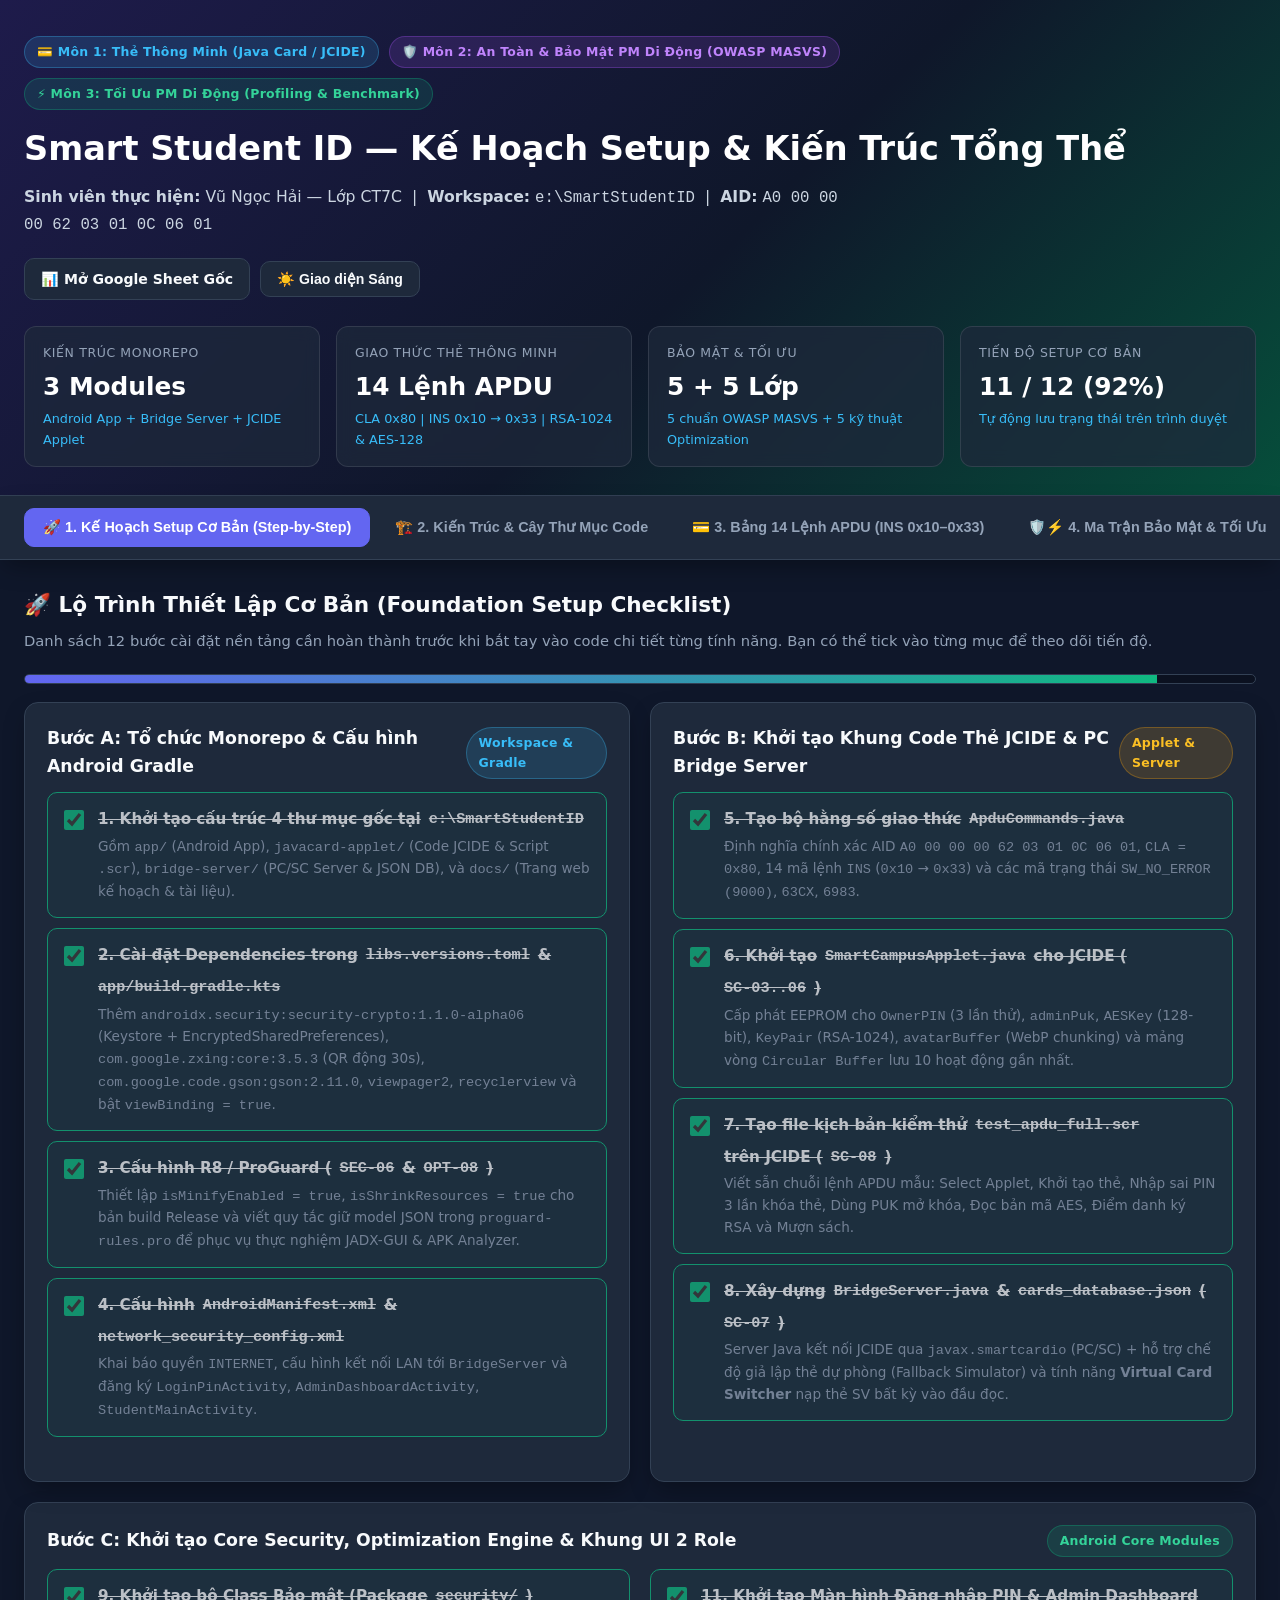
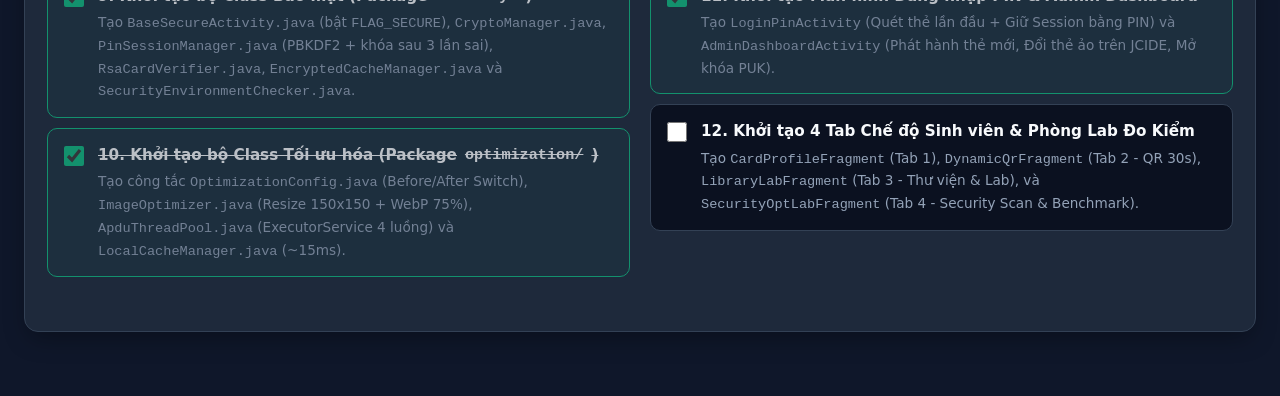
==== docs/index.html @ 9297c8de "Setup monorepo architecture, JCIDE applet, bridge server, security/optimization core, and login/admi" ====
<!DOCTYPE html>
<html lang="vi">
<head>
    <meta charset="UTF-8">
    <meta name="viewport" content="width=device-width, initial-scale=1.0">
    <title>Smart Student ID — Master Setup Plan & Architecture Hub</title>
    <style>
        :root {
            --bg-main: #0f172a;
            --bg-card: #1e293b;
            --bg-card-hover: #26354d;
            --bg-subtle: #0b1120;
            --text-primary: #f8fafc;
            --text-secondary: #94a3b8;
            --text-muted: #64748b;
            --border-color: #334155;
            --accent-blue: #38bdf8;
            --accent-indigo: #6366f1;
            --accent-emerald: #10b981;
            --accent-amber: #f59e0b;
            --accent-rose: #f43f5e;
            --accent-purple: #a855f7;
            --radius: 14px;
            --shadow: 0 10px 25px -5px rgba(0, 0, 0, 0.35);
        }

        [data-theme="light"] {
            --bg-main: #f1f5f9;
            --bg-card: #ffffff;
            --bg-card-hover: #f8fafc;
            --bg-subtle: #e2e8f0;
            --text-primary: #0f172a;
            --text-secondary: #475569;
            --text-muted: #64748b;
            --border-color: #cbd5e1;
            --accent-blue: #0284c7;
            --accent-indigo: #4f46e5;
            --accent-emerald: #059669;
            --accent-amber: #d97706;
            --accent-rose: #e11d48;
            --accent-purple: #7e22ce;
            --shadow: 0 10px 25px -5px rgba(15, 23, 42, 0.08);
        }

        * {
            box-sizing: border-box;
            margin: 0;
            padding: 0;
        }

        body {
            font-family: 'Segoe UI', system-ui, -apple-system, sans-serif;
            background-color: var(--bg-main);
            color: var(--text-primary);
            line-height: 1.6;
            padding-bottom: 60px;
            transition: background-color 0.25s, color 0.25s;
        }

        /* Header / Hero */
        .hero {
            background: linear-gradient(135deg, #1e1b4b 0%, #0f172a 55%, #064e3b 100%);
            border-bottom: 1px solid var(--border-color);
            padding: 36px 24px 28px;
            position: relative;
        }

        .container {
            max-width: 1320px;
            margin: 0 auto;
        }

        .hero-top {
            display: flex;
            justify-content: space-between;
            align-items: flex-start;
            gap: 20px;
            flex-wrap: wrap;
        }

        .badge-row {
            display: flex;
            gap: 10px;
            flex-wrap: wrap;
            margin-bottom: 12px;
        }

        .badge {
            display: inline-flex;
            align-items: center;
            gap: 6px;
            padding: 5px 12px;
            border-radius: 999px;
            font-size: 0.78rem;
            font-weight: 600;
            letter-spacing: 0.02em;
        }

        .badge-blue { background: rgba(56, 189, 248, 0.15); color: #38bdf8; border: 1px solid rgba(56, 189, 248, 0.3); }
        .badge-emerald { background: rgba(16, 185, 129, 0.15); color: #34d399; border: 1px solid rgba(16, 185, 129, 0.3); }
        .badge-purple { background: rgba(168, 85, 247, 0.15); color: #c084fc; border: 1px solid rgba(168, 85, 247, 0.3); }
        .badge-amber { background: rgba(245, 158, 11, 0.15); color: #fbbf24; border: 1px solid rgba(245, 158, 11, 0.3); }

        .hero h1 {
            font-size: 2.1rem;
            font-weight: 800;
            color: #ffffff;
            margin-bottom: 8px;
        }

        .hero p {
            color: #cbd5e1;
            max-width: 820px;
            font-size: 0.98rem;
        }

        .hero-actions {
            display: flex;
            gap: 10px;
            align-items: center;
        }

        .btn {
            cursor: pointer;
            padding: 9px 16px;
            border-radius: 10px;
            font-weight: 600;
            font-size: 0.88rem;
            border: 1px solid var(--border-color);
            background: var(--bg-card);
            color: var(--text-primary);
            display: inline-flex;
            align-items: center;
            gap: 8px;
            text-decoration: none;
            transition: all 0.2s;
        }

        .btn:hover {
            border-color: var(--accent-blue);
            transform: translateY(-1px);
        }

        .btn-primary {
            background: var(--accent-indigo);
            border-color: var(--accent-indigo);
            color: #fff;
        }

        /* Stats Strip */
        .stats-grid {
            display: grid;
            grid-template-columns: repeat(auto-fit, minmax(210px, 1fr));
            gap: 16px;
            margin-top: 26px;
        }

        .stat-card {
            background: rgba(30, 41, 59, 0.75);
            backdrop-filter: blur(8px);
            border: 1px solid rgba(255, 255, 255, 0.1);
            border-radius: 12px;
            padding: 16px 18px;
        }

        .stat-card .stat-label {
            font-size: 0.78rem;
            color: #94a3b8;
            text-transform: uppercase;
            letter-spacing: 0.05em;
        }

        .stat-card .stat-value {
            font-size: 1.55rem;
            font-weight: 800;
            color: #fff;
            margin-top: 4px;
        }

        .stat-card .stat-sub {
            font-size: 0.8rem;
            color: #38bdf8;
            margin-top: 2px;
        }

        /* Navigation Tabs */
        .nav-bar {
            position: sticky;
            top: 0;
            z-index: 50;
            background: var(--bg-card);
            border-bottom: 1px solid var(--border-color);
            box-shadow: var(--shadow);
        }

        .nav-tabs {
            display: flex;
            gap: 6px;
            overflow-x: auto;
            padding: 12px 24px;
            max-width: 1320px;
            margin: 0 auto;
        }

        .tab-btn {
            padding: 10px 18px;
            border-radius: 10px;
            border: 1px solid transparent;
            background: transparent;
            color: var(--text-secondary);
            font-weight: 600;
            font-size: 0.9rem;
            cursor: pointer;
            white-space: nowrap;
            transition: all 0.2s;
            display: flex;
            align-items: center;
            gap: 8px;
        }

        .tab-btn:hover {
            color: var(--text-primary);
            background: var(--bg-subtle);
        }

        .tab-btn.active {
            background: var(--accent-indigo);
            color: #ffffff;
            border-color: var(--accent-indigo);
        }

        /* Content Sections */
        .main-content {
            padding: 28px 24px;
        }

        .tab-panel {
            display: none;
            animation: fadeIn 0.25s ease;
        }

        .tab-panel.active {
            display: block;
        }

        @keyframes fadeIn {
            from { opacity: 0; transform: translateY(6px); }
            to { opacity: 1; transform: translateY(0); }
        }

        .section-title {
            font-size: 1.35rem;
            font-weight: 700;
            margin-bottom: 6px;
            display: flex;
            align-items: center;
            gap: 10px;
        }

        .section-desc {
            color: var(--text-secondary);
            font-size: 0.92rem;
            margin-bottom: 22px;
        }

        .grid-2 {
            display: grid;
            grid-template-columns: repeat(auto-fit, minmax(420px, 1fr));
            gap: 20px;
        }

        .grid-3 {
            display: grid;
            grid-template-columns: repeat(auto-fit, minmax(320px, 1fr));
            gap: 20px;
        }

        .card {
            background: var(--bg-card);
            border: 1px solid var(--border-color);
            border-radius: var(--radius);
            padding: 22px;
            box-shadow: var(--shadow);
        }

        .card h3 {
            font-size: 1.08rem;
            margin-bottom: 12px;
            display: flex;
            align-items: center;
            justify-content: space-between;
            gap: 8px;
        }

        /* Architecture Visual Flow */
        .arch-diagram {
            display: grid;
            grid-template-columns: 1.2fr 1fr 1fr;
            gap: 18px;
            margin-bottom: 24px;
        }

        @media (max-width: 960px) {
            .arch-diagram { grid-template-columns: 1fr; }
            .grid-2 { grid-template-columns: 1fr; }
        }

        .arch-box {
            background: var(--bg-subtle);
            border: 1px solid var(--border-color);
            border-radius: 12px;
            padding: 18px;
            position: relative;
        }

        .arch-box.android { border-top: 4px solid var(--accent-emerald); }
        .arch-box.server { border-top: 4px solid var(--accent-blue); }
        .arch-box.javacard { border-top: 4px solid var(--accent-amber); }

        .arch-box h4 {
            font-size: 1rem;
            margin-bottom: 10px;
            display: flex;
            align-items: center;
            gap: 8px;
        }

        .arch-item {
            background: var(--bg-card);
            border: 1px solid var(--border-color);
            border-radius: 8px;
            padding: 10px 12px;
            margin-bottom: 10px;
            font-size: 0.86rem;
        }

        .arch-item strong {
            display: block;
            color: var(--accent-blue);
            margin-bottom: 3px;
        }

        /* Checklist items */
        .checklist-group {
            margin-bottom: 22px;
        }

        .check-item {
            display: flex;
            align-items: flex-start;
            gap: 14px;
            padding: 14px 16px;
            border-radius: 10px;
            background: var(--bg-subtle);
            border: 1px solid var(--border-color);
            margin-bottom: 10px;
            cursor: pointer;
            transition: all 0.15s;
        }

        .check-item:hover {
            border-color: var(--accent-blue);
        }

        .check-item.done {
            opacity: 0.72;
            border-color: var(--accent-emerald);
            background: rgba(16, 185, 129, 0.06);
        }

        .check-item input[type="checkbox"] {
            width: 20px;
            height: 20px;
            margin-top: 3px;
            accent-color: var(--accent-emerald);
            cursor: pointer;
        }

        .check-content {
            flex: 1;
        }

        .check-title {
            font-weight: 700;
            font-size: 0.95rem;
            display: flex;
            align-items: center;
            gap: 8px;
            flex-wrap: wrap;
        }

        .check-item.done .check-title {
            text-decoration: line-through;
        }

        .check-desc {
            font-size: 0.85rem;
            color: var(--text-secondary);
            margin-top: 4px;
        }

        /* Code & File Tree */
        pre.code-block {
            background: #090d16;
            color: #e2e8f0;
            padding: 16px;
            border-radius: 10px;
            border: 1px solid var(--border-color);
            overflow-x: auto;
            font-family: 'Cascadia Code', 'Consolas', monospace;
            font-size: 0.84rem;
            line-height: 1.65;
        }

        code.inline {
            background: var(--bg-subtle);
            padding: 2px 7px;
            border-radius: 5px;
            font-family: 'Cascadia Code', 'Consolas', monospace;
            font-size: 0.84rem;
            color: var(--accent-blue);
            border: 1px solid var(--border-color);
        }

        /* Tables */
        .table-wrap {
            overflow-x: auto;
            border-radius: 12px;
            border: 1px solid var(--border-color);
            background: var(--bg-card);
        }

        table {
            width: 100%;
            border-collapse: collapse;
            font-size: 0.87rem;
        }

        th {
            background: var(--bg-subtle);
            color: var(--text-primary);
            text-align: left;
            padding: 13px 14px;
            font-weight: 700;
            border-bottom: 1px solid var(--border-color);
            white-space: nowrap;
        }

        td {
            padding: 12px 14px;
            border-bottom: 1px solid var(--border-color);
            vertical-align: top;
        }

        tr:last-child td {
            border-bottom: none;
        }

        tr:hover td {
            background: var(--bg-card-hover);
        }

        /* Filter Bar */
        .filter-bar {
            display: flex;
            gap: 12px;
            margin-bottom: 16px;
            flex-wrap: wrap;
        }

        .search-input, .select-input {
            background: var(--bg-card);
            border: 1px solid var(--border-color);
            color: var(--text-primary);
            padding: 10px 14px;
            border-radius: 10px;
            font-size: 0.9rem;
            outline: none;
        }

        .search-input {
            flex: 1;
            min-width: 240px;
        }

        .search-input:focus, .select-input:focus {
            border-color: var(--accent-blue);
        }

        .progress-bar-wrap {
            background: var(--bg-subtle);
            border-radius: 999px;
            height: 10px;
            overflow: hidden;
            margin: 10px 0 18px;
            border: 1px solid var(--border-color);
        }

        .progress-bar-fill {
            background: linear-gradient(90deg, var(--accent-indigo), var(--accent-emerald));
            height: 100%;
            width: 0%;
            transition: width 0.3s ease;
        }
    </style>
</head>
<body>

    <!-- HERO HEADER -->
    <header class="hero">
        <div class="container">
            <div class="hero-top">
                <div>
                    <div class="badge-row">
                        <span class="badge badge-blue">💳 Môn 1: Thẻ Thông Minh (Java Card / JCIDE)</span>
                        <span class="badge badge-purple">🛡️ Môn 2: An Toàn & Bảo Mật PM Di Động (OWASP MASVS)</span>
                        <span class="badge badge-emerald">⚡ Môn 3: Tối Ưu PM Di Động (Profiling & Benchmark)</span>
                    </div>
                    <h1>Smart Student ID — Kế Hoạch Setup & Kiến Trúc Tổng Thể</h1>
                    <p>
                        <strong>Sinh viên thực hiện:</strong> Vũ Ngọc Hải — Lớp CT7C &nbsp;|&nbsp;
                        <strong>Workspace:</strong> <code>e:\SmartStudentID</code> &nbsp;|&nbsp;
                        <strong>AID:</strong> <code>A0 00 00 00 62 03 01 0C 06 01</code>
                    </p>
                </div>
                <div class="hero-actions">
                    <a class="btn" href="https://docs.google.com/spreadsheets/d/1t-wPxNzpaUvBoJ9wk3gl_K8JkBHchfv2p9k6RtwTS9s/edit?gid=0#gid=0" target="_blank">
                        📊 Mở Google Sheet Gốc
                    </a>
                    <button class="btn" onclick="toggleTheme()" id="themeBtn">☀️ Giao diện Sáng</button>
                </div>
            </div>

            <div class="stats-grid">
                <div class="stat-card">
                    <div class="stat-label">Kiến trúc Monorepo</div>
                    <div class="stat-value">3 Modules</div>
                    <div class="stat-sub">Android App + Bridge Server + JCIDE Applet</div>
                </div>
                <div class="stat-card">
                    <div class="stat-label">Giao thức Thẻ Thông Minh</div>
                    <div class="stat-value">14 Lệnh APDU</div>
                    <div class="stat-sub">CLA 0x80 | INS 0x10 → 0x33 | RSA-1024 & AES-128</div>
                </div>
                <div class="stat-card">
                    <div class="stat-label">Bảo mật & Tối ưu</div>
                    <div class="stat-value">5 + 5 Lớp</div>
                    <div class="stat-sub">5 chuẩn OWASP MASVS + 5 kỹ thuật Optimization</div>
                </div>
                <div class="stat-card">
                    <div class="stat-label">Tiến độ Setup Cơ Bản</div>
                    <div class="stat-value" id="setupProgressStat">0 / 12</div>
                    <div class="stat-sub">Tự động lưu trạng thái trên trình duyệt</div>
                </div>
            </div>
        </div>
    </header>

    <!-- NAVIGATION TABS -->
    <nav class="nav-bar">
        <div class="nav-tabs">
            <button class="tab-btn active" onclick="switchTab('tab-setup', this)">🚀 1. Kế Hoạch Setup Cơ Bản (Step-by-Step)</button>
            <button class="tab-btn" onclick="switchTab('tab-arch', this)">🏗️ 2. Kiến Trúc & Cây Thư Mục Code</button>
            <button class="tab-btn" onclick="switchTab('tab-apdu', this)">💳 3. Bảng 14 Lệnh APDU (INS 0x10–0x33)</button>
            <button class="tab-btn" onclick="switchTab('tab-sec-opt', this)">🛡️⚡ 4. Ma Trận Bảo Mật & Tối Ưu</button>
            <button class="tab-btn" onclick="switchTab('tab-tasks', this)">📋 5. Phân Công 30 Đầu Việc (3 Môn)</button>
        </div>
    </nav>

    <!-- MAIN CONTENT -->
    <main class="main-content container">

        <!-- TAB 1: BASE SETUP PLAN -->
        <section id="tab-setup" class="tab-panel active">
            <div class="section-title">🚀 Lộ Trình Thiết Lập Cơ Bản (Foundation Setup Checklist)</div>
            <p class="section-desc">
                Danh sách 12 bước cài đặt nền tảng cần hoàn thành trước khi bắt tay vào code chi tiết từng tính năng. Bạn có thể tick vào từng mục để theo dõi tiến độ.
            </p>

            <div class="progress-bar-wrap">
                <div class="progress-bar-fill" id="setupProgressBar"></div>
            </div>

            <div class="grid-2">
                <div class="card">
                    <h3>
                        <span>Bước A: Tổ chức Monorepo & Cấu hình Android Gradle</span>
                        <span class="badge badge-blue">Workspace & Gradle</span>
                    </h3>
                    <div class="checklist-group" id="checklist-a">
                        <label class="check-item">
                            <input type="checkbox" data-check="step-1" onchange="updateProgress()">
                            <div class="check-content">
                                <div class="check-title">1. Khởi tạo cấu trúc 4 thư mục gốc tại <code>e:\SmartStudentID</code></div>
                                <div class="check-desc">Gồm <code>app/</code> (Android App), <code>javacard-applet/</code> (Code JCIDE & Script <code>.scr</code>), <code>bridge-server/</code> (PC/SC Server & JSON DB), và <code>docs/</code> (Trang web kế hoạch & tài liệu).</div>
                            </div>
                        </label>
                        <label class="check-item">
                            <input type="checkbox" data-check="step-2" onchange="updateProgress()">
                            <div class="check-content">
                                <div class="check-title">2. Cài đặt Dependencies trong <code>libs.versions.toml</code> & <code>app/build.gradle.kts</code></div>
                                <div class="check-desc">Thêm <code>androidx.security:security-crypto:1.1.0-alpha06</code> (Keystore + EncryptedSharedPreferences), <code>com.google.zxing:core:3.5.3</code> (QR động 30s), <code>com.google.code.gson:gson:2.11.0</code>, <code>viewpager2</code>, <code>recyclerview</code> và bật <code>viewBinding = true</code>.</div>
                            </div>
                        </label>
                        <label class="check-item">
                            <input type="checkbox" data-check="step-3" onchange="updateProgress()">
                            <div class="check-content">
                                <div class="check-title">3. Cấu hình R8 / ProGuard (<code>SEC-06</code> & <code>OPT-08</code>)</div>
                                <div class="check-desc">Thiết lập <code>isMinifyEnabled = true</code>, <code>isShrinkResources = true</code> cho bản build Release và viết quy tắc giữ model JSON trong <code>proguard-rules.pro</code> để phục vụ thực nghiệm JADX-GUI & APK Analyzer.</div>
                            </div>
                        </label>
                        <label class="check-item">
                            <input type="checkbox" data-check="step-4" onchange="updateProgress()">
                            <div class="check-content">
                                <div class="check-title">4. Cấu hình <code>AndroidManifest.xml</code> & <code>network_security_config.xml</code></div>
                                <div class="check-desc">Khai báo quyền <code>INTERNET</code>, cấu hình kết nối LAN tới <code>BridgeServer</code> và đăng ký <code>LoginPinActivity</code>, <code>AdminDashboardActivity</code>, <code>StudentMainActivity</code>.</div>
                            </div>
                        </label>
                    </div>
                </div>

                <div class="card">
                    <h3>
                        <span>Bước B: Khởi tạo Khung Code Thẻ JCIDE & PC Bridge Server</span>
                        <span class="badge badge-amber">Applet & Server</span>
                    </h3>
                    <div class="checklist-group" id="checklist-b">
                        <label class="check-item">
                            <input type="checkbox" data-check="step-5" onchange="updateProgress()">
                            <div class="check-content">
                                <div class="check-title">5. Tạo bộ hằng số giao thức <code>ApduCommands.java</code></div>
                                <div class="check-desc">Định nghĩa chính xác AID <code>A0 00 00 00 62 03 01 0C 06 01</code>, <code>CLA = 0x80</code>, 14 mã lệnh <code>INS</code> (<code>0x10</code> → <code>0x33</code>) và các mã trạng thái <code>SW_NO_ERROR (9000)</code>, <code>63CX</code>, <code>6983</code>.</div>
                            </div>
                        </label>
                        <label class="check-item">
                            <input type="checkbox" data-check="step-6" onchange="updateProgress()">
                            <div class="check-content">
                                <div class="check-title">6. Khởi tạo <code>SmartCampusApplet.java</code> cho JCIDE (<code>SC-03..06</code>)</div>
                                <div class="check-desc">Cấp phát EEPROM cho <code>OwnerPIN</code> (3 lần thử), <code>adminPuk</code>, <code>AESKey</code> (128-bit), <code>KeyPair</code> (RSA-1024), <code>avatarBuffer</code> (WebP chunking) và mảng vòng <code>Circular Buffer</code> lưu 10 hoạt động gần nhất.</div>
                            </div>
                        </label>
                        <label class="check-item">
                            <input type="checkbox" data-check="step-7" onchange="updateProgress()">
                            <div class="check-content">
                                <div class="check-title">7. Tạo file kịch bản kiểm thử <code>test_apdu_full.scr</code> trên JCIDE (<code>SC-08</code>)</div>
                                <div class="check-desc">Viết sẵn chuỗi lệnh APDU mẫu: Select Applet, Khởi tạo thẻ, Nhập sai PIN 3 lần khóa thẻ, Dùng PUK mở khóa, Đọc bản mã AES, Điểm danh ký RSA và Mượn sách.</div>
                            </div>
                        </label>
                        <label class="check-item">
                            <input type="checkbox" data-check="step-8" onchange="updateProgress()">
                            <div class="check-content">
                                <div class="check-title">8. Xây dựng <code>BridgeServer.java</code> & <code>cards_database.json</code> (<code>SC-07</code>)</div>
                                <div class="check-desc">Server Java kết nối JCIDE qua <code>javax.smartcardio</code> (PC/SC) + hỗ trợ chế độ giả lập thẻ dự phòng (Fallback Simulator) và tính năng <strong>Virtual Card Switcher</strong> nạp thẻ SV bất kỳ vào đầu đọc.</div>
                            </div>
                        </label>
                    </div>
                </div>
            </div>

            <div class="card" style="margin-top: 20px;">
                <h3>
                    <span>Bước C: Khởi tạo Core Security, Optimization Engine & Khung UI 2 Role</span>
                    <span class="badge badge-emerald">Android Core Modules</span>
                </h3>
                <div class="grid-2">
                    <div class="checklist-group">
                        <label class="check-item">
                            <input type="checkbox" data-check="step-9" onchange="updateProgress()">
                            <div class="check-content">
                                <div class="check-title">9. Khởi tạo bộ Class Bảo mật (Package <code>security/</code>)</div>
                                <div class="check-desc">Tạo <code>BaseSecureActivity.java</code> (bật <code>FLAG_SECURE</code>), <code>CryptoManager.java</code>, <code>PinSessionManager.java</code> (PBKDF2 + khóa sau 3 lần sai), <code>RsaCardVerifier.java</code>, <code>EncryptedCacheManager.java</code> và <code>SecurityEnvironmentChecker.java</code>.</div>
                            </div>
                        </label>
                        <label class="check-item">
                            <input type="checkbox" data-check="step-10" onchange="updateProgress()">
                            <div class="check-content">
                                <div class="check-title">10. Khởi tạo bộ Class Tối ưu hóa (Package <code>optimization/</code>)</div>
                                <div class="check-desc">Tạo công tắc <code>OptimizationConfig.java</code> (Before/After Switch), <code>ImageOptimizer.java</code> (Resize 150x150 + WebP 75%), <code>ApduThreadPool.java</code> (ExecutorService 4 luồng) và <code>LocalCacheManager.java</code> (~15ms).</div>
                            </div>
                        </label>
                    </div>
                    <div class="checklist-group">
                        <label class="check-item">
                            <input type="checkbox" data-check="step-11" onchange="updateProgress()">
                            <div class="check-content">
                                <div class="check-title">11. Khởi tạo Màn hình Đăng nhập PIN & Admin Dashboard</div>
                                <div class="check-desc">Tạo <code>LoginPinActivity</code> (Quét thẻ lần đầu + Giữ Session bằng PIN) và <code>AdminDashboardActivity</code> (Phát hành thẻ mới, Đổi thẻ ảo trên JCIDE, Mở khóa PUK).</div>
                            </div>
                        </label>
                        <label class="check-item">
                            <input type="checkbox" data-check="step-12" onchange="updateProgress()">
                            <div class="check-content">
                                <div class="check-title">12. Khởi tạo 4 Tab Chế độ Sinh viên & Phòng Lab Đo Kiểm</div>
                                <div class="check-desc">Tạo <code>CardProfileFragment</code> (Tab 1), <code>DynamicQrFragment</code> (Tab 2 - QR 30s), <code>LibraryLabFragment</code> (Tab 3 - Thư viện & Lab), và <code>SecurityOptLabFragment</code> (Tab 4 - Security Scan & Benchmark).</div>
                            </div>
                        </label>
                    </div>
                </div>
            </div>
        </section>

        <!-- TAB 2: ARCHITECTURE & DIRECTORY TREE -->
        <section id="tab-arch" class="tab-panel">
            <div class="section-title">🏗️ Kiến Trúc Hệ Thống & Tổ Chức Cây Thư Mục Chuẩn</div>
            <p class="section-desc">
                Mô hình tích hợp 1 App Android duy nhất (2 Role: Admin & Sinh viên) + PC Bridge & Card Server + JCIDE Java Card Simulator. Tên các Class dưới đây khớp 100% với đặc tả trong Google Sheet của bạn.
            </p>

            <div class="arch-diagram">
                <div class="arch-box android">
                    <h4>📱 1. Ứng Dụng Android Duy Nhất (Java)</h4>
                    <div class="arch-item">
                        <strong>👨‍💼 Role ADMIN (Phòng Đào Tạo)</strong>
                        • Phát hành thẻ SV mới (Issue Card) → Sinh RSA-1024 & mã hóa AES-128<br>
                        • Chọn <em>"Gắn thẻ SV bất kỳ vào JCIDE"</em> để test nhiều thẻ<br>
                        • Mở khóa thẻ bằng mã PUK (8 số) & Xem DS Điểm danh / Thư viện
                    </div>
                    <div class="arch-item">
                        <strong>🎓 Role SINH VIÊN (Chủ Thẻ - 4 Tab)</strong>
                        • Đăng nhập lần đầu (Quét thẻ + Ký Nonce RSA + PIN) & Giữ Session bằng PIN<br>
                        • Tab 1: Hồ sơ Thẻ SV, Đổi ảnh nén WebP (~3.5KB), Đổi PIN<br>
                        • Tab 2: Điểm danh RSA & Mã QR Động đổi mỗi 30s (<code>FLAG_SECURE</code>)<br>
                        • Tab 3: Mượn/Trả sách (Atomic Transaction) & Ra vào Phòng Lab (10 logs)
                    </div>
                    <div class="arch-item">
                        <strong>🛡️⚡ Tab 4: Security & Optimization Lab</strong>
                        • Quét Root/Emulator/Debugger/Keystore & Soi bản mã Raw AES-128<br>
                        • Công tắc <code>ON/OFF</code> chạy Benchmark Trước & Sau khi tối ưu
                    </div>
                </div>

                <div class="arch-box server">
                    <h4>🖥️ 2. PC Bridge & Card Server (Java)</h4>
                    <div class="arch-item">
                        <strong>🌐 TCP/HTTP API & PC/SC Bridge</strong>
                        • Nhận gói lệnh JSON/APDU từ App Android qua LAN / Emulator (<code>10.0.2.2:8080</code>)<br>
                        • Truyền lệnh APDU xuống JCIDE qua <code>javax.smartcardio</code>
                    </div>
                    <div class="arch-item">
                        <strong>🗄️ <code>cards_database.json</code></strong>
                        • Lưu danh sách toàn bộ thẻ SV đã phát hành<br>
                        • Lưu <code>Public Key RSA (Modulus N, Exponent E)</code> của từng thẻ để đối chiếu chữ ký khi điểm danh / mượn sách<br>
                        • Lưu Snapshot EEPROM để nạp nhanh thẻ bất kỳ vào JCIDE (< 50ms)
                    </div>
                </div>

                <div class="arch-box javacard">
                    <h4>💳 3. JCIDE Simulator (Java Card)</h4>
                    <div class="arch-item">
                        <strong>🔐 <code>SmartCampusApplet.java</code></strong>
                        • <strong>AID:</strong> <code>A0 00 00 00 62 03 01 0C 06 01</code><br>
                        • <strong>Xác thực:</strong> <code>OwnerPIN</code> (tối đa 3 lần sai) + Mở khóa bằng PUK<br>
                        • <strong>Mật mã:</strong> <code>AES-128 CBC</code> (mã hóa EEPROM) + <code>RSA-1024</code> (ký số chống làm giả thẻ)
                    </div>
                    <div class="arch-item">
                        <strong>💾 Quản lý Bộ nhớ EEPROM & RAM</strong>
                        • Chunking ảnh đại diện theo Offset <code>P1-P2</code><br>
                        • Giao dịch nguyên tử <code>JCSystem.beginTransaction()</code> chống rút thẻ đột ngột<br>
                        • <code>Circular Buffer</code> lưu 10 hoạt động gần nhất trên chip thẻ
                    </div>
                </div>
            </div>

            <div class="grid-2">
                <div class="card">
                    <h3>📂 Cấu trúc Package chuẩn trong <code>e:\SmartStudentID</code></h3>
                    <pre class="code-block">e:\SmartStudentID/
├── app/src/main/java/com/example/smartstudentid/
│   ├── apdu/
│   │   ├── ApduCommands.java              # CLA=0x80, 14 lệnh INS (0x10..0x33), AID, SW
│   │   ├── ApduClient.java                # Giao tiếp BridgeServer + Reusable Buffer (OPT-05)
│   │   └── CardResponse.java              # KQ trả về từ thẻ (data, sw, timeMs)
│   ├── security/
│   │   ├── BaseSecureActivity.java        # Bật FLAG_SECURE chống chụp màn hình (SEC-05)
│   │   ├── CryptoManager.java             # PBKDF2WithHmacSHA256, AES, SHA-256 (SEC-01)
│   │   ├── PinSessionManager.java         # Giữ Session bằng PIN, sai 3 lần xóa (SEC-02)
│   │   ├── RsaCardVerifier.java           # Xác thực Nonce 16B & Chữ ký RSA-1024 (SEC-03)
│   │   ├── EncryptedCacheManager.java     # EncryptedSharedPreferences AES-256-GCM (SEC-04)
│   │   └── SecurityEnvironmentChecker.java# Quét Root, Magisk, Debugger, Emulator (SEC-05)
│   ├── optimization/
│   │   ├── OptimizationConfig.java        # Công tắc ON/OFF (Before vs After Mode)
│   │   ├── ImageOptimizer.java            # inSampleSize 150x150 + WebP 75% ~3.5KB (OPT-02)
│   │   ├── ApduThreadPool.java            # ExecutorService 4 luồng + MainHandler (OPT-03)
│   │   └── LocalCacheManager.java         # Offline-First Cache mở app ~15ms (OPT-04)
│   ├── model/
│   │   ├── StudentCardRecord.java         # Hồ sơ SV, Public Key RSA, trạng thái thẻ
│   │   ├── AttendanceRecord.java          # Bản ghi điểm danh + chữ ký RSA
│   │   └── BookLoanRecord.java            # Bản ghi mượn/trả sách thư viện
│   └── ui/
│       ├── auth/LoginPinActivity.java     # Đăng nhập thẻ lần đầu & Mở khóa PIN
│       ├── admin/AdminDashboardActivity.java # Phát hành thẻ, Đổi thẻ JCIDE, Mở khóa PUK
│       └── student/
│           ├── StudentMainActivity.java   # Khung 4 Tab Sinh viên
│           ├── CardProfileFragment.java   # Tab 1: Thẻ SV, Đổi ảnh WebP, Đổi PIN
│           ├── DynamicQrFragment.java     # Tab 2: Điểm danh & QR động 30s
│           ├── LibraryLabFragment.java    # Tab 3: Thư viện (Atomic) & Phòng Lab
│           └── SecurityOptLabFragment.java# Tab 4: Security Lab & Optimization Benchmark
├── javacard-applet/
│   ├── src/SmartCampusApplet.java         # Mã nguồn Applet chạy trên JCIDE
│   └── scripts/test_apdu_full.scr         # Kịch bản test 14 lệnh APDU (SC-08)
├── bridge-server/
│   ├── src/BridgeServer.java              # HTTP/TCP Bridge + PC/SC + Card Switcher
│   └── data/cards_database.json           # Lưu danh sách thẻ ảo & Public Key RSA
└── docs/
    └── index.html                         # Trang Web Kế Hoạch & Kiến Trúc (File này)</pre>
                </div>

                <div class="card">
                    <h3>⚙️ Cấu hình <code>app/build.gradle.kts</code> sẽ thiết lập</h3>
                    <pre class="code-block">android {
    namespace = "com.example.smartstudentid"
    compileSdk = 36

    defaultConfig {
        applicationId = "com.example.smartstudentid"
        minSdk = 24
        targetSdk = 36
        versionCode = 1
        versionName = "1.0"
        // Chỉ giữ ngôn ngữ vi & en giúp giảm dung lượng APK (OPT-08)
        resourceConfigurations += listOf("vi", "en")
    }

    buildFeatures {
        viewBinding = true
    }

    buildTypes {
        release {
            // Bật R8 Obfuscation & Shrink Resources (SEC-06 & OPT-08)
            isMinifyEnabled = true
            isShrinkResources = true
            proguardFiles(
                getDefaultProguardFile("proguard-android-optimize.txt"),
                "proguard-rules.pro"
            )
        }
    }
}

dependencies {
    implementation(libs.appcompat)
    implementation(libs.material)
    implementation(libs.constraintlayout)
    implementation("androidx.viewpager2:viewpager2:1.1.0")
    implementation("androidx.recyclerview:recyclerview:1.3.2")

    // Môn Bảo mật: Jetpack Security (EncryptedSharedPreferences + MasterKey)
    implementation("androidx.security:security-crypto:1.1.0-alpha06")

    // Môn Tối ưu & QR Động 30s: ZXing Core + Gson nhẹ
    implementation("com.google.zxing:core:3.5.3")
    implementation("com.google.code.gson:gson:2.11.0")
}</pre>
                </div>
            </div>
        </section>

        <!-- TAB 3: APDU COMMAND TABLE -->
        <section id="tab-apdu" class="tab-panel">
            <div class="section-title">💳 Đặc Tả 14 Lệnh APDU & Kiến Trúc Java Card Applet</div>
            <p class="section-desc">
                <strong>AID của Applet:</strong> <code class="inline">A0 00 00 00 62 03 01 0C 06 01</code> &nbsp;|&nbsp;
                <strong>CLA chuẩn:</strong> <code class="inline">0x80</code> &nbsp;|&nbsp;
                <strong>Công cụ mô phỏng:</strong> JCIDE Simulator + PC/SC Bridge Server
            </p>

            <div class="filter-bar">
                <input type="text" id="apduSearch" class="search-input" placeholder="🔍 Tìm theo tên lệnh, mã INS (VD: 0x14, RSA, AES, Avatar, PIN...)" oninput="filterApduTable()">
            </div>

            <div class="table-wrap">
                <table id="apduTable">
                    <thead>
                        <tr>
                            <th>STT</th>
                            <th>Nhóm lệnh</th>
                            <th>Tên lệnh APDU</th>
                            <th>CLA</th>
                            <th>INS</th>
                            <th>P1 - P2</th>
                            <th>Dữ liệu gửi (Lc / Data)</th>
                            <th>Dữ liệu trả về (Le / SW)</th>
                            <th>Kỹ thuật Java Card trên Applet</th>
                        </tr>
                    </thead>
                    <tbody>
                        <tr>
                            <td>1</td>
                            <td><span class="badge badge-blue">Khởi tạo</span></td>
                            <td><strong>SELECT APPLET</strong></td>
                            <td><code>0x00</code></td>
                            <td><code>0xA4</code></td>
                            <td><code>0x04 - 0x00</code></td>
                            <td>AID (10B): <code>A0 00 00 00 62 03 01 0C 06 01</code></td>
                            <td>Trạng thái thẻ + <code>90 00</code></td>
                            <td><code>selectingApplet()</code>, khởi tạo phiên</td>
                        </tr>
                        <tr>
                            <td>2</td>
                            <td><span class="badge badge-purple">Xác thực & Khóa</span></td>
                            <td><strong>VERIFY PIN</strong></td>
                            <td><code>0x80</code></td>
                            <td><code>0x10</code></td>
                            <td><code>0x00 - 0x00</code></td>
                            <td>Mã PIN (4–8 bytes ASCII)</td>
                            <td><code>90 00</code> (Đúng) | <code>63 CX</code> (Còn X lần) | <code>69 83</code> (Khóa)</td>
                            <td><code>OwnerPIN.check()</code>, <code>getTriesRemaining()</code></td>
                        </tr>
                        <tr>
                            <td>3</td>
                            <td><span class="badge badge-purple">Xác thực & Khóa</span></td>
                            <td><strong>CHANGE PIN</strong></td>
                            <td><code>0x80</code></td>
                            <td><code>0x11</code></td>
                            <td><code>0x00 - 0x00</code></td>
                            <td>Len PIN cũ (1B) + PIN cũ + Len PIN mới (1B) + PIN mới</td>
                            <td><code>90 00</code> | <code>69 82</code> (Chưa xác thực PIN)</td>
                            <td><code>OwnerPIN.update()</code> trong JCSystem Transaction</td>
                        </tr>
                        <tr>
                            <td>4</td>
                            <td><span class="badge badge-purple">Xác thực & Khóa</span></td>
                            <td><strong>UNBLOCK CARD (PUK)</strong></td>
                            <td><code>0x80</code></td>
                            <td><code>0x12</code></td>
                            <td><code>0x00 - 0x00</code></td>
                            <td>Mã PUK của Admin (8 bytes ASCII)</td>
                            <td><code>90 00</code> (Mở khóa & reset PIN) | <code>63 00</code> (Sai PUK)</td>
                            <td><code>OwnerPIN.resetAndUnblock()</code></td>
                        </tr>
                        <tr>
                            <td>5</td>
                            <td><span class="badge badge-amber">Mật mã RSA</span></td>
                            <td><strong>GET PUBLIC KEY</strong></td>
                            <td><code>0x80</code></td>
                            <td><code>0x13</code></td>
                            <td><code>P1=01</code> (Modulus)<br><code>P1=02</code> (Exponent)<br><code>P1=00</code> (Gen Key)</td>
                            <td>Rỗng (<code>Lc=0</code>) hoặc khởi tạo cặp khóa mới khi phát hành thẻ</td>
                            <td>Modulus N (128B) hoặc Exponent E (3B) + <code>90 00</code></td>
                            <td><code>KeyPair.genKeyPair()</code>, <code>RSAPublicKey.getModulus()</code></td>
                        </tr>
                        <tr>
                            <td>6</td>
                            <td><span class="badge badge-amber">Mật mã RSA</span></td>
                            <td><strong>SIGN CHALLENGE / CHECK-IN</strong></td>
                            <td><code>0x80</code></td>
                            <td><code>0x14</code></td>
                            <td><code>0x00 - 0x00</code></td>
                            <td>Chuỗi Nonce (16B) hoặc gói Điểm danh <code>(MSSV + Mã lớp + Timestamp)</code></td>
                            <td>Chữ ký số RSA-1024 (128 bytes) + <code>90 00</code></td>
                            <td><code>Signature.ALG_RSA_SHA_PKCS1</code>, <code>sign()</code></td>
                        </tr>
                        <tr>
                            <td>7</td>
                            <td><span class="badge badge-emerald">Hồ sơ SV (AES)</span></td>
                            <td><strong>SET STUDENT INFO</strong></td>
                            <td><code>0x80</code></td>
                            <td><code>0x20</code></td>
                            <td><code>0x00 - 0x00</code></td>
                            <td>Chuỗi UTF-8: <code>MSSV|HoTen|NgaySinh|Lop|Khoa</code></td>
                            <td><code>90 00</code> (Đệm PKCS7, mã hóa AES-128 lưu EEPROM)</td>
                            <td><code>Cipher.ALG_AES_BLOCK_128_CBC_NOPAD</code> (Encrypt)</td>
                        </tr>
                        <tr>
                            <td>8</td>
                            <td><span class="badge badge-emerald">Hồ sơ SV (AES)</span></td>
                            <td><strong>GET STUDENT INFO</strong></td>
                            <td><code>0x80</code></td>
                            <td><code>0x21</code></td>
                            <td><code>P1=00</code> (Giải mã)<br><code>P1=01</code> (Bản mã Raw)</td>
                            <td>Rỗng (<code>Lc=0</code>)</td>
                            <td>Chuỗi UTF-8 đã giải mã hoặc bản mã AES thô + <code>90 00</code></td>
                            <td><code>Cipher.ALG_AES_BLOCK_128_CBC_NOPAD</code> (Decrypt)</td>
                        </tr>
                        <tr>
                            <td>9</td>
                            <td><span class="badge badge-blue">Ảnh đại diện</span></td>
                            <td><strong>UPLOAD AVATAR CHUNK</strong></td>
                            <td><code>0x80</code></td>
                            <td><code>0x22</code></td>
                            <td><code>P1=Offset High</code><br><code>P2=Offset Low</code></td>
                            <td>Chunk dữ liệu ảnh WebP (tối đa 240 bytes/gói)</td>
                            <td><code>90 00</code> (Ghi vào <code>avatarBuffer</code> trong EEPROM)</td>
                            <td><code>Util.arrayCopyNonAtomic()</code>, quản lý Offset</td>
                        </tr>
                        <tr>
                            <td>10</td>
                            <td><span class="badge badge-blue">Ảnh đại diện</span></td>
                            <td><strong>DOWNLOAD AVATAR CHUNK</strong></td>
                            <td><code>0x80</code></td>
                            <td><code>0x23</code></td>
                            <td><code>P1=Offset High</code><br><code>P2=Offset Low</code></td>
                            <td>1 byte quy định số byte cần đọc</td>
                            <td>Chunk dữ liệu ảnh WebP + <code>90 00</code></td>
                            <td><code>apdu.setOutgoing()</code>, <code>apdu.sendBytesLong()</code></td>
                        </tr>
                        <tr>
                            <td>11</td>
                            <td><span class="badge badge-emerald">Học vụ & Thư viện</span></td>
                            <td><strong>GET ACADEMIC & LIBRARY STATUS</strong></td>
                            <td><code>0x80</code></td>
                            <td><code>0x30</code></td>
                            <td><code>0x00 - 0x00</code></td>
                            <td>Rỗng (<code>Lc=0</code>)</td>
                            <td>Điểm rèn luyện (2B) + Số buổi ĐD (2B) + Sách đang mượn + <code>90 00</code></td>
                            <td>Yêu cầu <code>OwnerPIN.isValidated()</code></td>
                        </tr>
                        <tr>
                            <td>12</td>
                            <td><span class="badge badge-emerald">Học vụ & Thư viện</span></td>
                            <td><strong>BORROW BOOK / ATTENDANCE</strong></td>
                            <td><code>0x80</code></td>
                            <td><code>0x31</code></td>
                            <td><code>P1=01</code> (Điểm danh)<br><code>P1=02</code> (Mượn sách)</td>
                            <td>Mã môn / Mã sách (2B) + Timestamp (4B)</td>
                            <td>Trạng thái mới + Chữ ký RSA xác nhận (128B) + <code>90 00</code></td>
                            <td><code>JCSystem.beginTransaction()</code>, <code>commitTransaction()</code></td>
                        </tr>
                        <tr>
                            <td>13</td>
                            <td><span class="badge badge-emerald">Học vụ & Thư viện</span></td>
                            <td><strong>RETURN BOOK / LAB ACCESS</strong></td>
                            <td><code>0x80</code></td>
                            <td><code>0x32</code></td>
                            <td><code>P1=01</code> (Trả sách)<br><code>P1=02</code> (Mở cửa Lab)</td>
                            <td>Mã sách / Mã phòng Lab (2B) + Timestamp (4B)</td>
                            <td>Trạng thái mới + Chữ ký RSA xác nhận (128B) + <code>90 00</code></td>
                            <td>Atomic Transaction, kiểm tra quyền phòng Lab</td>
                        </tr>
                        <tr>
                            <td>14</td>
                            <td><span class="badge badge-emerald">Học vụ & Thư viện</span></td>
                            <td><strong>GET ON-CARD ACTIVITY LOG</strong></td>
                            <td><code>0x80</code></td>
                            <td><code>0x33</code></td>
                            <td><code>0x00 - 0x00</code></td>
                            <td>Rỗng (<code>Lc=0</code>)</td>
                            <td>10 hoạt động gần nhất (Loại HĐ + Mã + Timestamp) + <code>90 00</code></td>
                            <td>Cấu trúc mảng vòng (<code>Circular Buffer</code>) trên EEPROM</td>
                        </tr>
                    </tbody>
                </table>
            </div>
        </section>

        <!-- TAB 4: SECURITY & OPTIMIZATION MATRIX -->
        <section id="tab-sec-opt" class="tab-panel">
            <div class="section-title">🛡️ PHẦN A: 5 Lớp Bảo Mật Theo Chuẩn OWASP MASVS</div>
            <p class="section-desc">Đặc tả kỹ thuật cho môn <strong>An toàn & Bảo mật trong Phát triển Phần mềm Di động</strong>.</p>

            <div class="table-wrap" style="margin-bottom: 32px;">
                <table>
                    <thead>
                        <tr>
                            <th>Hạng mục OWASP MASVS</th>
                            <th>Nguy cơ / Tấn công</th>
                            <th>Giải pháp Kỹ thuật Triển khai</th>
                            <th>Class phụ trách</th>
                            <th>Cách Demo & Minh chứng Báo cáo</th>
                        </tr>
                    </thead>
                    <tbody>
                        <tr>
                            <td><span class="badge badge-purple">1. MASVS-CRYPTO</span><br><strong>Mật mã & Quản lý Khóa</strong></td>
                            <td>Đọc trộm EEPROM thẻ hoặc giải mã dữ liệu lưu trên điện thoại.</td>
                            <td>• Trên thẻ: Mã hóa hồ sơ bằng <code>AES-128</code>, ký số bằng <code>RSA-1024</code> (Private Key nằm chết trong chip thẻ).<br>• Trên App: Sinh khóa từ PIN bằng <code>PBKDF2WithHmacSHA256</code> + <code>AndroidKeyStore</code>.</td>
                            <td><code>SmartCampusApplet.java</code><br><code>CryptoManager.java</code><br><code>PinSessionManager.java</code></td>
                            <td>Mở Tab 4 <em>Security Lab</em> → Bấm đối chiếu bản mã <code>AES Ciphertext (Hex)</code> đọc từ thẻ với bản rõ.</td>
                        </tr>
                        <tr>
                            <td><span class="badge badge-blue">2. MASVS-AUTH</span><br><strong>Xác thực & Quản lý Phiên</strong></td>
                            <td>Người lạ cầm máy mở App xem trộm; Làm thẻ giả điểm danh hộ; Giả mạo Admin.</td>
                            <td>• Giữ Session thông minh nhưng bắt buộc nhập PIN mỗi khi mở lại App (sai 3 lần tự xóa Session <code>Auto-Wipe</code>).<br>• Xác thực thẻ bằng RSA Challenge-Response (<code>Nonce 16 bytes</code>).<br>• Phân quyền Role Admin & Sinh viên.</td>
                            <td><code>LoginPinActivity.java</code><br><code>AdminDashboardActivity.java</code><br><code>RsaCardVerifier.java</code></td>
                            <td>Đóng App mở lại hiện màn hình khóa PIN. Demo Admin phát hành thẻ → Server lưu Public Key → SV điểm danh RSA.</td>
                        </tr>
                        <tr>
                            <td><span class="badge badge-emerald">3. MASVS-STORAGE</span><br><strong>Bảo mật Lưu trữ Cục bộ</strong></td>
                            <td>Truy cập thư mục <code>/data/data/</code> trên máy Root để đọc trộm SharedPreferences / Cache.</td>
                            <td>Sử dụng <code>EncryptedSharedPreferences</code> (<code>AES-256-GCM</code>) để lưu Session, hồ sơ SV, sách đang mượn và lịch sử điểm danh. Không in dữ liệu nhạy cảm ra Logcat.</td>
                            <td><code>EncryptedCacheManager.java</code></td>
                            <td>Mở <em>Device File Explorer</em> trong Android Studio: Chụp ảnh file XML đã bị mã hóa toàn bộ key & value.</td>
                        </tr>
                        <tr>
                            <td><span class="badge badge-amber">4. MASVS-PLATFORM</span><br><strong>Bảo vệ Giao diện & QR</strong></td>
                            <td>Sinh viên chụp ảnh màn hình mã QR gửi qua Zalo nhờ bạn trên lớp quẹt hộ.</td>
                            <td>• Bật cờ <code>WindowManager.LayoutParams.FLAG_SECURE</code> chống chụp/quay màn hình & làm mờ màn hình Đa nhiệm.<br>• Mã QR động đính kèm <code>Timestamp + Chữ ký RSA</code> tự hết hạn sau 30 giây.</td>
                            <td><code>BaseSecureActivity.java</code><br><code>DynamicQrFragment.java</code></td>
                            <td>Bấm chụp màn hình mã QR bị chặn + mở phím Đa nhiệm màn hình tự che mờ + đồng hồ đếm ngược 30s.</td>
                        </tr>
                        <tr>
                            <td><span class="badge badge-purple">5. MASVS-RESILIENCE</span><br><strong>Chống Dịch ngược & Root</strong></td>
                            <td>Chạy App trên máy đã Root, gắn Debugger hoặc dùng JADX dịch ngược APK.</td>
                            <td>• Kiểm tra Root (<code>su</code> binary, Magisk, <code>test-keys</code>) và <code>Debug.isDebuggerConnected()</code>.<br>• Bật R8 / ProGuard (<code>minifyEnabled</code>, <code>shrinkResources</code>) làm rối tên Class/Method.</td>
                            <td><code>SecurityEnvironmentChecker.java</code><br><code>proguard-rules.pro</code></td>
                            <td>Chụp ảnh mở APK bằng <em>JADX-GUI</em> trước và sau khi bật R8 + Màn hình Security Scan trên App.</td>
                        </tr>
                    </tbody>
                </table>
            </div>

            <div class="section-title">⚡ PHẦN B: 5 Kỹ Thuật Tối Ưu Hiệu Năng (Before vs After Switch)</div>
            <p class="section-desc">Đặc tả thực nghiệm cho môn <strong>Tối ưu Phần mềm Di động</strong> — điều khiển trực tiếp bằng nút gạt trên Tab 4 của App.</p>

            <div class="table-wrap">
                <table>
                    <thead>
                        <tr>
                            <th>Hạng mục Tối ưu hóa</th>
                            <th>Trạng thái CHƯA TỐI ƯU (Khi Tắt Switch)</th>
                            <th>Giải pháp ĐÃ TỐI ƯU (Khi Bật Switch)</th>
                            <th>Số liệu Thực nghiệm Dự kiến</th>
                            <th>Công cụ Đo kiểm</th>
                        </tr>
                    </thead>
                    <tbody>
                        <tr>
                            <td><strong>1. Ảnh thẻ & Băng thông APDU</strong><br>(<code>ImageOptimizer.java</code>)</td>
                            <td>Truyền ảnh PNG/JPEG gốc (~180KB–500KB) không nén, chia thành hàng trăm gói APDU gây nghẽn.</td>
                            <td>Dùng <code>inSampleSize</code> hạ về <code>150x150px</code> và nén chuẩn <strong>WebP (Quality 75%)</strong> chỉ còn ~3.5KB.</td>
                            <td>• Dung lượng giảm <strong>~95%</strong> (180KB → 3.5KB)<br>• Số gói APDU: <strong>750 gói → 15 gói</strong><br>• Thời gian truyền: <strong>8.5s → 0.35s</strong></td>
                            <td>Tab Benchmark trên App + Memory Profiler</td>
                        </tr>
                        <tr>
                            <td><strong>2. Đa luồng & Khung hình 60 FPS</strong><br>(<code>ApduThreadPool.java</code>)</td>
                            <td>Gửi lệnh APDU qua Bridge và giải mã RSA/AES trực tiếp trên Main Thread gây đơ giao diện (Jank).</td>
                            <td>Dùng <code>ExecutorService</code> (4 luồng) + <code>Handler(Looper.getMainLooper())</code> đẩy I/O và mật mã xuống Background.</td>
                            <td>• Chiếm dụng Main Thread: <strong>450ms → &lt; 2ms</strong><br>• Giữ ổn định <strong>60 FPS</strong> (&lt; 16ms/frame)</td>
                            <td>CPU Profiler + Profile HWUI Rendering</td>
                        </tr>
                        <tr>
                            <td><strong>3. Khởi động & Offline-First Cache</strong><br>(<code>LocalCacheManager.java</code>)</td>
                            <td>Mỗi lần mở App hoặc chuyển Tab đều phải kết nối lại thẻ và đọc lại 4–5 lệnh APDU.</td>
                            <td>Kết hợp PIN Session + Local Encrypted Cache: Mở khóa xong hiển thị tức thì từ bộ nhớ đệm.</td>
                            <td>• Thời gian mở màn hình chính: <strong>1.400ms → ~15ms</strong> (nhanh hơn ~90 lần)<br>• Giảm <strong>80%</strong> gói APDU dư thừa</td>
                            <td>System.nanoTime trên Tab Benchmark</td>
                        </tr>
                        <tr>
                            <td><strong>4. Chống Memory Churn & Leak</strong><br>(<code>ApduClient</code> & <code>DynamicQrFragment</code>)</td>
                            <td>Khởi tạo mảng <code>byte[]</code>, <code>Cipher</code> và <code>Bitmap</code> mới liên tục khi ghép APDU và vẽ QR mỗi 30s.</td>
                            <td>Tái sử dụng <code>Reusable ByteArrayOutputStream</code> và <code>Reusable Bitmap</code>; hủy Callback trong <code>onDestroy()</code>.</td>
                            <td>• Mức tiêu thụ RAM: <strong>135MB → 62MB</strong><br>• Biểu đồ RAM phẳng, <strong>0 Memory Leaks</strong></td>
                            <td>Android Studio Memory Profiler (Heap Dump)</td>
                        </tr>
                        <tr>
                            <td><strong>5. Kích thước Cài đặt (APK Size)</strong><br>(<code>build.gradle.kts</code>)</td>
                            <td>Dùng nhiều ảnh PNG đa độ phân giải, Layout lồng nhau nhiều tầng, không bật R8 shrink.</td>
                            <td>Thay bằng <code>Vector Drawable (.xml)</code>, <code>ConstraintLayout</code> phẳng, bật R8 <code>shrinkResources</code>.</td>
                            <td>• Dung lượng APK giảm <strong>&gt; 60%</strong> (từ ~8.2MB xuống ~3.1MB)<br>• Thời gian Measure/Layout giảm 40%</td>
                            <td>APK Analyzer + Layout Inspector</td>
                        </tr>
                    </tbody>
                </table>
            </div>
        </section>

        <!-- TAB 5: 30 TASKS ACROSS 3 COURSES -->
        <section id="tab-tasks" class="tab-panel">
            <div class="section-title">📋 Bảng Phân Công 30 Đầu Việc Cho Cả 3 Môn Học</div>
            <p class="section-desc">
                Đồng bộ trực tiếp từ 3 sheet <code>KH_TheThongMinh</code>, <code>KH_BaoMatDiDong</code> và <code>KH_ToiUuDiDong</code>. Sử dụng bộ lọc bên dưới để xem theo môn hoặc theo người phụ trách.
            </p>

            <div class="filter-bar">
                <input type="text" id="taskSearch" class="search-input" placeholder="🔍 Tìm theo mã công việc (SC-01, SEC-02, OPT-06), tên class, hoặc nội dung..." oninput="filterTaskTable()">
                <select id="courseFilter" class="select-input" onchange="filterTaskTable()">
                    <option value="ALL">📚 Tất cả 3 môn học (30 đầu việc)</option>
                    <option value="SC">💳 Môn 1: Thẻ Thông Minh (SC-01 → SC-10)</option>
                    <option value="SEC">🛡️ Môn 2: Bảo Mật Di Động (SEC-01 → SEC-10)</option>
                    <option value="OPT">⚡ Môn 3: Tối Ưu Di Động (OPT-01 → OPT-10)</option>
                </select>
                <select id="memberFilter" class="select-input" onchange="filterTaskTable()">
                    <option value="ALL">👥 Tất cả thành viên</option>
                    <option value="Vũ Ngọc Hải">👨‍💻 Vũ Ngọc Hải (Tech Lead)</option>
                    <option value="Thành viên 1">📝 Thành viên 1 (Phân tích & Báo cáo)</option>
                    <option value="Thành viên 2">🧪 Thành viên 2 (Lập trình hỗ trợ & Thực nghiệm)</option>
                    <option value="Thành viên 3">🎤 Thành viên 3 (Kiểm thử, Báo cáo & Slide)</option>
                </select>
            </div>

            <div class="table-wrap">
                <table id="taskTable">
                    <thead>
                        <tr>
                            <th>Mã CV</th>
                            <th>Môn học</th>
                            <th>Đầu việc cụ thể (Task)</th>
                            <th>Mô tả & Yêu cầu Kỹ thuật</th>
                            <th>Sản phẩm bàn giao (Deliverables)</th>
                            <th>Người phụ trách</th>
                        </tr>
                    </thead>
                    <tbody id="taskTableBody">
                        <!-- Populated by JS below -->
                    </tbody>
                </table>
            </div>
        </section>

    </main>

    <script>
        // Dữ liệu 30 đầu việc từ Google Sheet
        const TASKS_DATA = [
            // Môn 1: Thẻ thông minh
            { id: "SC-01", course: "SC", courseName: "Môn 1: Thẻ Thông Minh", title: "Khảo sát kiến trúc Java Card & Đặc tả bộ nhớ Applet", desc: "Phân biệt EEPROM (Persistent) và RAM (Transient). Thiết kế sơ đồ cấp phát bộ nhớ cho Hồ sơ SV, Ảnh đại diện, Sách thư viện, Nhật ký điểm danh và khóa RSA/AES.", deliverable: "Sơ đồ tổ chức bộ nhớ thẻ + Chương 1 Báo cáo", owner: "Thành viên 1" },
            { id: "SC-02", course: "SC", courseName: "Môn 1: Thẻ Thông Minh", title: "Thiết kế bảng tập lệnh APDU (CLA-INS-P1-P2)", desc: "Đặc tả chi tiết 14 lệnh APDU (Select, Verify/Change/Unblock PIN, RSA Sign/GetPubKey, AES Info, Avatar Chunking, Điểm danh, Mượn/Trả sách, Activity Log) và mã SW1-SW2.", deliverable: "Bảng giao thức APDU + Sequence Diagram (Đã hoàn thành)", owner: "Vũ Ngọc Hải" },
            { id: "SC-03", course: "SC", courseName: "Môn 1: Thẻ Thông Minh", title: "Lập trình module Quản lý Mã PIN & PUK (OwnerPIN)", desc: "Cài đặt OwnerPIN (tối đa 3 lần sai). Xử lý INS 0x10 (Verify), 0x11 (Change PIN), 0x12 (Admin Unblock bằng PUK). Trả về mã 63CX.", deliverable: "Module PIN trong SmartCampusApplet.java", owner: "Vũ Ngọc Hải" },
            { id: "SC-04", course: "SC", courseName: "Môn 1: Thẻ Thông Minh", title: "Lập trình module Mật mã trên thẻ (AES-128 & RSA-1024)", desc: "Sinh cặp khóa RSA-1024 on-card, xuất Public Key (N, E), ký số khi điểm danh/mượn sách (0x13, 0x14). Mã hóa/giải mã AES-128 hồ sơ SV trong EEPROM (0x20, 0x21).", deliverable: "Module Crypto trên Applet", owner: "Vũ Ngọc Hải" },
            { id: "SC-05", course: "SC", courseName: "Môn 1: Thẻ Thông Minh", title: "Lập trình Lưu trữ Hồ sơ & Truyền ảnh thẻ (Chunking)", desc: "Xử lý chia nhỏ mảng byte ảnh thẻ WebP (~3.5-8KB) truyền qua nhiều gói APDU theo Offset P1-P2 (INS 0x22, 0x23) vào EEPROM.", deliverable: "Source code truyền nhận ảnh trên thẻ", owner: "Thành viên 2" },
            { id: "SC-06", course: "SC", courseName: "Môn 1: Thẻ Thông Minh", title: "Lập trình Điểm danh, Thư viện (Atomic) & Circular Log", desc: "Cài đặt lệnh 0x30, 0x31, 0x32, 0x33 bọc trong JCSystem.beginTransaction() và commitTransaction() chống rút thẻ đột ngột + Circular Buffer 10 hoạt động.", deliverable: "Module Học vụ & Thư viện trên thẻ", owner: "Vũ Ngọc Hải" },
            { id: "SC-07", course: "SC", courseName: "Môn 1: Thẻ Thông Minh", title: "Xây dựng Bridge & Card Server + App Android (Admin & SV)", desc: "Viết BridgeServer.java nối JCIDE + lưu Database các thẻ đã tạo (chuyển đổi thẻ test 1 chạm). Xây dựng App Android tích hợp 2 chế độ Admin & Sinh viên.", deliverable: "BridgeServer.java + App Android hoàn chỉnh", owner: "Vũ Ngọc Hải" },
            { id: "SC-08", course: "SC", courseName: "Môn 1: Thẻ Thông Minh", title: "Viết kịch bản Script test APDU trên JCIDE & Chụp log", desc: "Chạy bộ lệnh test trên JCIDE: Phát hành thẻ, nhập sai PIN 3 lần khóa thẻ, Admin dùng PUK mở khóa, đọc bản mã AES, điểm danh và mượn sách.", deliverable: "File script (.scr) + 15 ảnh chụp log APDU trên JCIDE", owner: "Thành viên 2" },
            { id: "SC-09", course: "SC", courseName: "Môn 1: Thẻ Thông Minh", title: "Viết cuốn Báo cáo môn Phát triển PM trong Thẻ thông minh", desc: "Tổng hợp báo cáo Word: Kiến trúc Applet, Quản lý EEPROM/RAM, Atomic Transaction, Tập lệnh APDU và Kết quả thực nghiệm.", deliverable: "File Word Báo cáo môn Thẻ thông minh (30-40 trang)", owner: "Thành viên 1 + Thành viên 3" },
            { id: "SC-10", course: "SC", courseName: "Môn 1: Thẻ Thông Minh", title: "Làm Slide thuyết trình & Kịch bản Demo môn Thẻ thông minh", desc: "Thiết kế Slide (15-20 trang): Cấu trúc Applet, sơ đồ APDU, cơ chế Admin phát hành nhiều thẻ & chuyển đổi thẻ test trên JCIDE.", deliverable: "Slide PowerPoint/Canva + Kịch bản Demo", owner: "Thành viên 3" },

            // Môn 2: Bảo mật di động
            { id: "SEC-01", course: "SEC", courseName: "Môn 2: Bảo Mật Di Động", title: "Phân tích rủi ro theo chuẩn OWASP Mobile Top 10 & MASVS", desc: "Xây dựng Threat Modeling: Nguy cơ làm thẻ giả điểm danh hộ, chụp màn hình mã QR gửi bạn, người lạ cầm máy xem trộm, đọc file trên máy Root, dịch ngược APK.", deliverable: "Chương 1 & 2 Báo cáo Bảo mật di động", owner: "Thành viên 1" },
            { id: "SEC-02", course: "SEC", courseName: "Môn 2: Bảo Mật Di Động", title: "Cơ chế Giữ Session An toàn bằng Mã PIN (PBKDF2 + Keystore)", desc: "Lần đầu đăng nhập cần Quét thẻ + PIN. Các lần mở App sau giữ Session nhưng bắt nhập PIN để dẫn xuất khóa (PBKDF2WithHmacSHA256) + AndroidKeyStore. Sai 3 lần tự xóa Session.", deliverable: "PinSessionManager.java & LoginPinActivity.java", owner: "Vũ Ngọc Hải" },
            { id: "SEC-03", course: "SEC", courseName: "Môn 2: Bảo Mật Di Động", title: "Xác thực Thẻ & Chống điểm danh hộ bằng RSA-1024", desc: "Server lưu Public Key khi phát hành thẻ. Khi SV đăng nhập, điểm danh hoặc tạo QR động, thẻ dùng Private Key RSA ký lên Nonce/Timestamp để Server đối chiếu.", deliverable: "RsaCardVerifier.java + Sơ đồ Challenge-Response", owner: "Vũ Ngọc Hải" },
            { id: "SEC-04", course: "SEC", courseName: "Môn 2: Bảo Mật Di Động", title: "Mã hóa dữ liệu lưu trữ trên máy (EncryptedSharedPreferences)", desc: "Sử dụng Jetpack Security (AES-256-GCM + MasterKey trong AndroidKeyStore) lưu Session, hồ sơ SV, sách đang mượn và lịch sử điểm danh.", deliverable: "EncryptedCacheManager.java", owner: "Vũ Ngọc Hải" },
            { id: "SEC-05", course: "SEC", courseName: "Môn 2: Bảo Mật Di Động", title: "Chống chụp màn hình QR (FLAG_SECURE) & Phát hiện Root/Debugger", desc: "Bật cờ FLAG_SECURE chống chụp màn hình mã QR & làm mờ Recent Apps. Viết bộ kiểm tra Root (su, Magisk, test-keys), Emulator và Debugger.", deliverable: "BaseSecureActivity.java & SecurityEnvironmentChecker.java", owner: "Thành viên 2" },
            { id: "SEC-06", course: "SEC", courseName: "Môn 2: Bảo Mật Di Động", title: "Cấu hình làm rối mã nguồn R8 / ProGuard & Bảo mật kết nối", desc: "Bật minifyEnabled, shrinkResources và viết proguard-rules.pro làm rối tên class/hàm/biến trong bản Release. Cấu hình network_security_config.xml.", deliverable: "build.gradle.kts & proguard-rules.pro", owner: "Vũ Ngọc Hải" },
            { id: "SEC-07", course: "SEC", courseName: "Môn 2: Bảo Mật Di Động", title: "Thực nghiệm dịch ngược APK bằng JADX-GUI (Trước & Sau R8)", desc: "Dùng JADX-GUI mở APK bản Debug (đọc rõ code) và bản Release (tên hàm đổi thành a, b, c) để chụp ảnh đối chiếu.", deliverable: "Bộ ảnh chụp JADX-GUI Before/After Obfuscation", owner: "Thành viên 2" },
            { id: "SEC-08", course: "SEC", courseName: "Môn 2: Bảo Mật Di Động", title: "Thực nghiệm kiểm tra File hệ thống & Chống chụp màn hình QR", desc: "Dùng Device File Explorer mở file XML của EncryptedSharedPreferences chứng minh dữ liệu đã mã hóa. Test chụp màn hình QR bị chặn bởi FLAG_SECURE.", deliverable: "Bộ ảnh minh chứng mã hóa lưu trữ & FLAG_SECURE", owner: "Thành viên 3" },
            { id: "SEC-09", course: "SEC", courseName: "Môn 2: Bảo Mật Di Động", title: "Viết cuốn Báo cáo môn An toàn và Bảo mật PM Di động", desc: "Tổng hợp báo cáo: Mô hình đe dọa, Kiến trúc bảo mật 5 lớp theo OWASP MASVS và Kết quả kiểm thử xâm nhập (Pentest).", deliverable: "File Word Báo cáo môn Bảo mật di động (30-40 trang)", owner: "Thành viên 1 + Thành viên 3" },
            { id: "SEC-10", course: "SEC", courseName: "Môn 2: Bảo Mật Di Động", title: "Làm Slide thuyết trình & Kịch bản Demo môn Bảo mật", desc: "Thiết kế Slide trình bày kịch bản chống gian lận điểm danh / đánh cắp máy. Demo màn hình khóa PIN Session, QR động 30s và Tab Security Lab.", deliverable: "Slide PowerPoint/Canva + Kịch bản phản biện", owner: "Thành viên 3" },

            // Môn 3: Tối ưu di động
            { id: "OPT-01", course: "OPT", courseName: "Môn 3: Tối Ưu Di Động", title: "Khảo sát các điểm nghẽn hiệu năng (Bottlenecks)", desc: "Phân tích 5 bài toán gây chậm/đơ ứng dụng: (1) Ảnh thẻ nặng khi truyền APDU, (2) ANR/Jank trên Main Thread, (3) Quét thẻ lại mỗi lần mở App, (4) Memory Churn khi vẽ QR động, (5) APK lớn.", deliverable: "Chương 1 & 2 Báo cáo Tối ưu di động", owner: "Thành viên 1" },
            { id: "OPT-02", course: "OPT", courseName: "Môn 3: Tối Ưu Di Động", title: "Tối ưu nén ảnh thẻ WebP & Downsampling trước khi truyền APDU", desc: "Cài đặt BitmapFactory.Options.inSampleSize thu nhỏ về 150x150px và nén chuẩn WebP (Quality 75%) giảm dung lượng từ ~180KB xuống ~3.5KB (giảm >95% gói APDU).", deliverable: "ImageOptimizer.java", owner: "Vũ Ngọc Hải" },
            { id: "OPT-03", course: "OPT", courseName: "Môn 3: Tối Ưu Di Động", title: "Tối ưu Đa luồng với ExecutorService ThreadPool (Giữ 60 FPS)", desc: "Xây dựng ApduThreadPool (ExecutorService 4 luồng + Handler MainLooper) đẩy toàn bộ tác vụ Bridge/NFC và RSA/AES xuống Background Thread.", deliverable: "ApduThreadPool.java", owner: "Vũ Ngọc Hải" },
            { id: "OPT-04", course: "OPT", courseName: "Môn 3: Tối Ưu Di Động", title: "Tối ưu thời gian mở App bằng kiến trúc Offline-First Local Cache", desc: "Kết hợp phiên PIN Session và Encrypted Cache để hiển thị thông tin thẻ, ảnh đại diện, sách mượn và lịch sử điểm danh trong ~15ms thay vì ~1.400ms.", deliverable: "LocalCacheManager.java", owner: "Vũ Ngọc Hải" },
            { id: "OPT-05", course: "OPT", courseName: "Môn 3: Tối Ưu Di Động", title: "Chống Memory Churn & Rò rỉ bộ nhớ (Memory Leak)", desc: "Tái sử dụng mảng bộ đệm (Reusable ByteArrayOutputStream) khi ghép gói APDU và tái sử dụng Bitmap khi vẽ mã QR mỗi 30s; hủy Callback trong onDestroy().", deliverable: "Tối ưu trong DynamicQrFragment & ApduClient", owner: "Thành viên 2" },
            { id: "OPT-06", course: "OPT", courseName: "Môn 3: Tối Ưu Di Động", title: "Xây dựng màn hình 'Optimization Benchmark Lab' ngay trên App", desc: "Giao diện có công tắc 'Chế độ Tối ưu (ON/OFF)' và nút 'Chạy Benchmark' tự động đo: Dung lượng ảnh (KB), Số gói APDU, Thời gian truyền (ms), Tốc độ đọc Cache (ms), RAM (MB).", deliverable: "SecurityOptLabFragment.java", owner: "Vũ Ngọc Hải" },
            { id: "OPT-07", course: "OPT", courseName: "Môn 3: Tối Ưu Di Động", title: "Đo biểu đồ CPU, RAM và Frame Rendering bằng Android Profiler", desc: "Mở Android Studio Profiler chạy App ở chế độ OFF và ON. Chụp ảnh biểu đồ CPU, RAM (răng cưa vs phẳng) và Frame Rendering (Janky đỏ vs Xanh <16ms).", deliverable: "Bộ 10-12 ảnh chụp Android Studio Profiler", owner: "Thành viên 2" },
            { id: "OPT-08", course: "OPT", courseName: "Môn 3: Tối Ưu Di Động", title: "Phân tích kích thước cài đặt bằng APK Analyzer & Layout Inspector", desc: "Dùng Build -> Analyze APK chụp ảnh so sánh kích thước APK trước và sau tối ưu (Vector Drawable + R8 shrinkResources). Chụp cây giao diện bằng Layout Inspector.", deliverable: "Bảng so sánh dung lượng APK + Ảnh APK Analyzer", owner: "Thành viên 3" },
            { id: "OPT-09", course: "OPT", courseName: "Môn 3: Tối Ưu Di Động", title: "Viết cuốn Báo cáo môn Tối ưu phần mềm di động", desc: "Tổng hợp báo cáo: Phương pháp luận tối ưu, 5 kỹ thuật tối ưu đã áp dụng và Chương Thực nghiệm đánh giá kết quả Trước/Sau.", deliverable: "File Word Báo cáo môn Tối ưu di động (30-40 trang)", owner: "Thành viên 1 + Thành viên 3" },
            { id: "OPT-10", course: "OPT", courseName: "Môn 3: Tối Ưu Di Động", title: "Làm Slide thuyết trình & Kịch bản Demo môn Tối ưu", desc: "Thiết kế Slide trình bày biểu đồ Before & After. Khi Demo bật trực tiếp Tab 'Optimization Benchmark Lab' gạt nút ON/OFF trực quan.", deliverable: "Slide PowerPoint/Canva + Kịch bản Demo", owner: "Thành viên 3" }
        ];

        function renderTasks(list) {
            const tbody = document.getElementById("taskTableBody");
            tbody.innerHTML = list.map(t => {
                let badgeClass = t.course === "SC" ? "badge-blue" : (t.course === "SEC" ? "badge-purple" : "badge-emerald");
                return `
                    <tr>
                        <td><strong><code>${t.id}</code></strong></td>
                        <td><span class="badge ${badgeClass}">${t.courseName}</span></td>
                        <td><strong>${t.title}</strong></td>
                        <td>${t.desc}</td>
                        <td>${t.deliverable}</td>
                        <td><strong>${t.owner}</strong></td>
                    </tr>
                `;
            }).join("");
        }

        function filterTaskTable() {
            const q = document.getElementById("taskSearch").value.toLowerCase();
            const course = document.getElementById("courseFilter").value;
            const member = document.getElementById("memberFilter").value;

            const filtered = TASKS_DATA.filter(t => {
                const matchCourse = (course === "ALL") || (t.course === course);
                const matchMember = (member === "ALL") || t.owner.includes(member);
                const matchQuery = !q ||
                    t.id.toLowerCase().includes(q) ||
                    t.title.toLowerCase().includes(q) ||
                    t.desc.toLowerCase().includes(q) ||
                    t.deliverable.toLowerCase().includes(q);
                return matchCourse && matchMember && matchQuery;
            });
            renderTasks(filtered);
        }

        function filterApduTable() {
            const q = document.getElementById("apduSearch").value.toLowerCase();
            const rows = document.querySelectorAll("#apduTable tbody tr");
            rows.forEach(row => {
                const text = row.innerText.toLowerCase();
                row.style.display = text.includes(q) ? "" : "none";
            });
        }

        function switchTab(tabId, btn) {
            document.querySelectorAll(".tab-panel").forEach(p => p.classList.remove("active"));
            document.querySelectorAll(".tab-btn").forEach(b => b.classList.remove("active"));
            document.getElementById(tabId).classList.add("active");
            btn.classList.add("active");
        }

        function updateProgress() {
            const checkboxes = document.querySelectorAll('input[type="checkbox"][data-check]');
            let doneCount = 0;
            const savedState = {};

            checkboxes.forEach(cb => {
                const parent = cb.closest(".check-item");
                if (cb.checked) {
                    doneCount++;
                    parent.classList.add("done");
                } else {
                    parent.classList.remove("done");
                }
                savedState[cb.getAttribute("data-check")] = cb.checked;
            });

            localStorage.setItem("smart_student_id_setup_progress", JSON.stringify(savedState));
            const total = checkboxes.length;
            const pct = Math.round((doneCount / total) * 100);
            document.getElementById("setupProgressStat").innerText = `${doneCount} / ${total} (${pct}%)`;
            document.getElementById("setupProgressBar").style.width = `${pct}%`;
        }

        function loadProgress() {
            const defaultDone = {
                "step-1": true, "step-2": true, "step-3": true, "step-4": true,
                "step-5": true, "step-6": true, "step-7": true, "step-8": true,
                "step-9": true, "step-10": true, "step-11": true
            };
            try {
                const raw = localStorage.getItem("smart_student_id_setup_progress");
                const savedState = raw ? Object.assign({}, defaultDone, JSON.parse(raw)) : defaultDone;
                Object.keys(savedState).forEach(key => {
                    const cb = document.querySelector(`input[data-check="${key}"]`);
                    if (cb) cb.checked = !!savedState[key];
                });
            } catch (e) {}
            updateProgress();
        }

        function toggleTheme() {
            const html = document.documentElement;
            const current = html.getAttribute("data-theme");
            const btn = document.getElementById("themeBtn");
            if (current === "light") {
                html.removeAttribute("data-theme");
                btn.innerText = "☀️ Giao diện Sáng";
            } else {
                html.setAttribute("data-theme", "light");
                btn.innerText = "🌙 Giao diện Tối";
            }
        }

        // Init
        renderTasks(TASKS_DATA);
        loadProgress();
    </script>
</body>
</html>
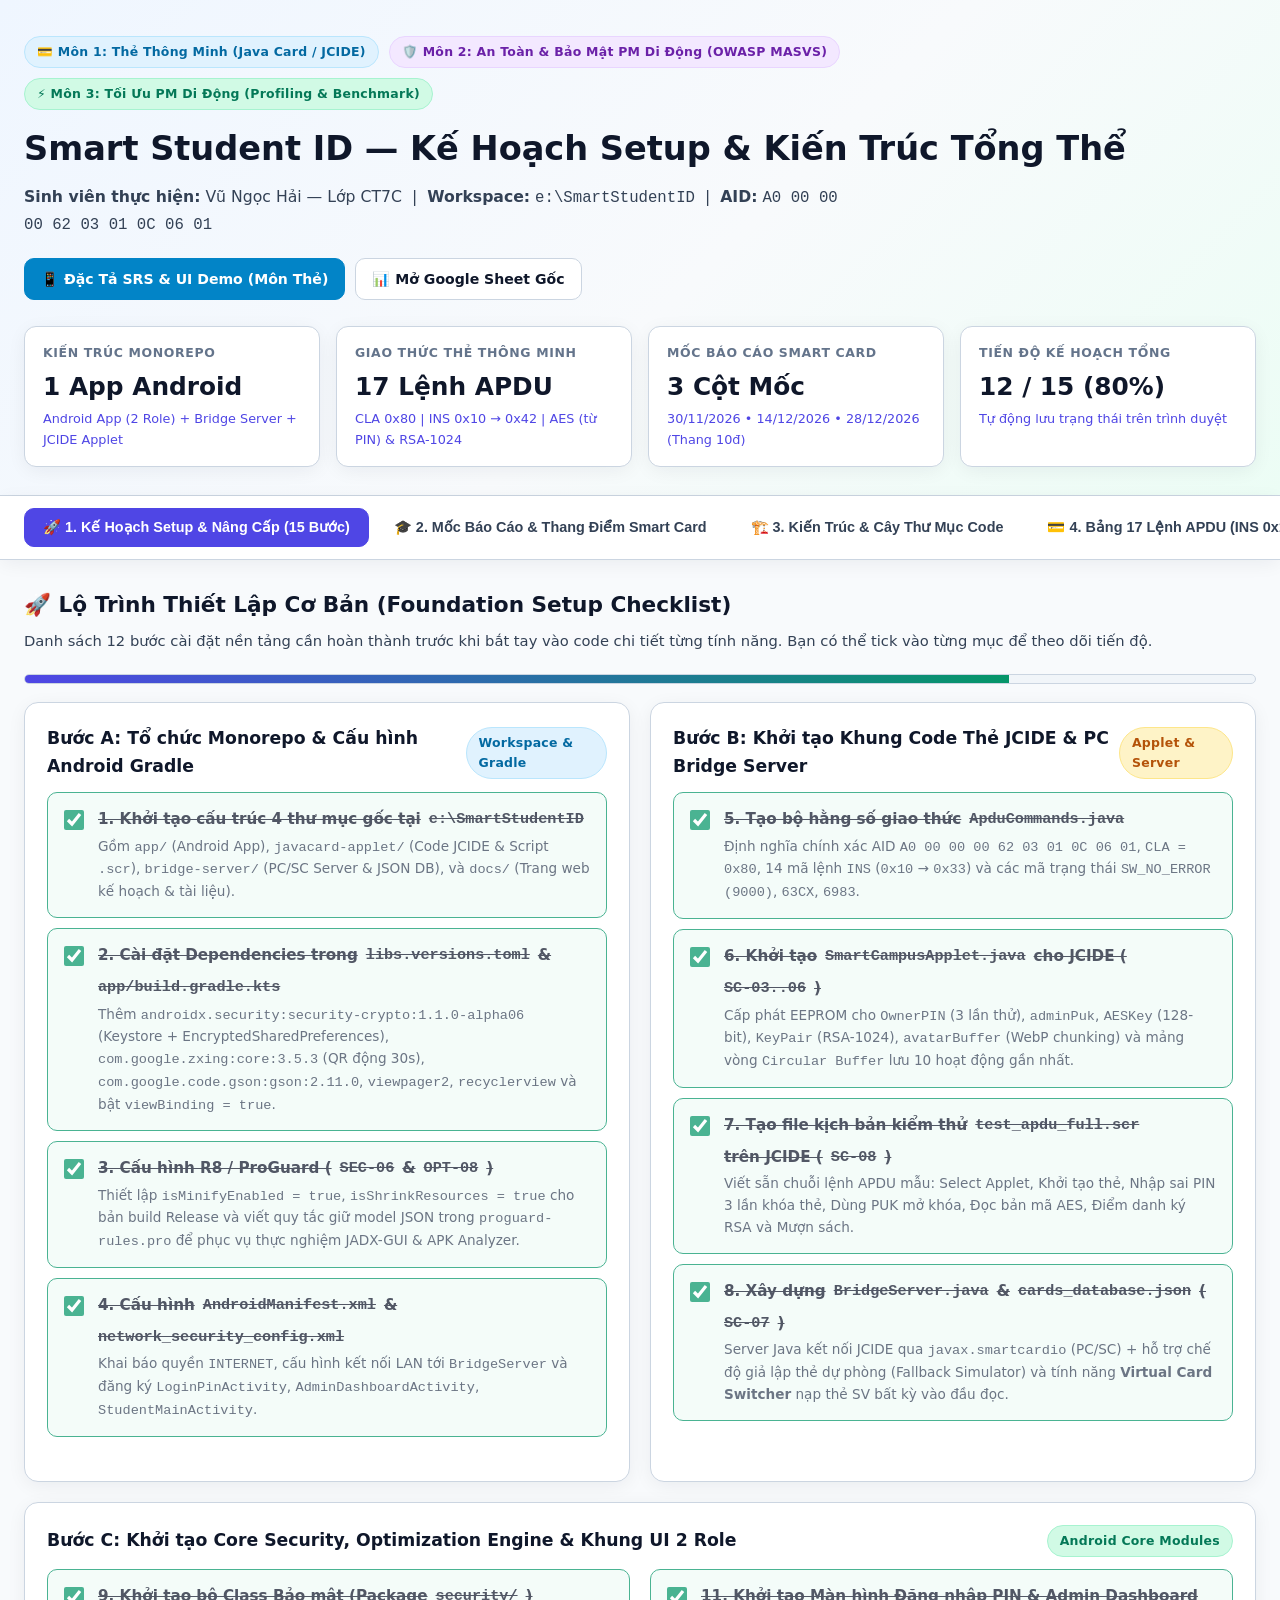
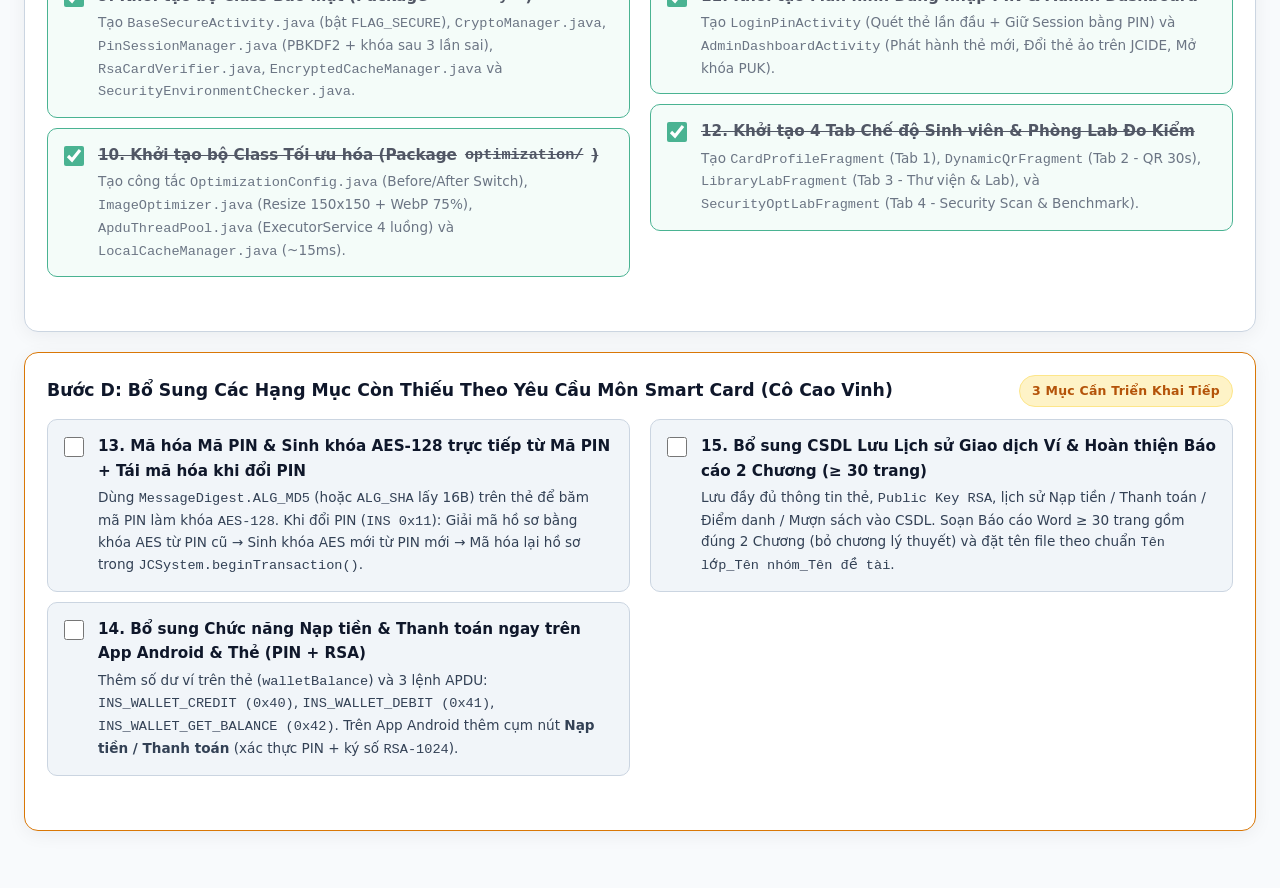
==== commit 50b1b61f: "new docs and UI" ====
--- a/docs/index.html
+++ b/docs/index.html
@@ -6,31 +6,12 @@
     <title>Smart Student ID — Master Setup Plan & Architecture Hub</title>
     <style>
         :root {
-            --bg-main: #0f172a;
-            --bg-card: #1e293b;
-            --bg-card-hover: #26354d;
-            --bg-subtle: #0b1120;
-            --text-primary: #f8fafc;
-            --text-secondary: #94a3b8;
-            --text-muted: #64748b;
-            --border-color: #334155;
-            --accent-blue: #38bdf8;
-            --accent-indigo: #6366f1;
-            --accent-emerald: #10b981;
-            --accent-amber: #f59e0b;
-            --accent-rose: #f43f5e;
-            --accent-purple: #a855f7;
-            --radius: 14px;
-            --shadow: 0 10px 25px -5px rgba(0, 0, 0, 0.35);
-        }
-
-        [data-theme="light"] {
-            --bg-main: #f1f5f9;
+            --bg-main: #f8fafc;
             --bg-card: #ffffff;
-            --bg-card-hover: #f8fafc;
-            --bg-subtle: #e2e8f0;
+            --bg-card-hover: #f1f5f9;
+            --bg-subtle: #f1f5f9;
             --text-primary: #0f172a;
-            --text-secondary: #475569;
+            --text-secondary: #334155;
             --text-muted: #64748b;
             --border-color: #cbd5e1;
             --accent-blue: #0284c7;
@@ -39,7 +20,8 @@
             --accent-amber: #d97706;
             --accent-rose: #e11d48;
             --accent-purple: #7e22ce;
-            --shadow: 0 10px 25px -5px rgba(15, 23, 42, 0.08);
+            --radius: 14px;
+            --shadow: 0 4px 20px -2px rgba(15, 23, 42, 0.07);
         }
 
         * {
@@ -54,12 +36,11 @@
             color: var(--text-primary);
             line-height: 1.6;
             padding-bottom: 60px;
-            transition: background-color 0.25s, color 0.25s;
         }
 
         /* Header / Hero */
         .hero {
-            background: linear-gradient(135deg, #1e1b4b 0%, #0f172a 55%, #064e3b 100%);
+            background: linear-gradient(135deg, #eff6ff 0%, #f8fafc 55%, #ecfdf5 100%);
             border-bottom: 1px solid var(--border-color);
             padding: 36px 24px 28px;
             position: relative;
@@ -96,20 +77,20 @@
             letter-spacing: 0.02em;
         }
 
-        .badge-blue { background: rgba(56, 189, 248, 0.15); color: #38bdf8; border: 1px solid rgba(56, 189, 248, 0.3); }
-        .badge-emerald { background: rgba(16, 185, 129, 0.15); color: #34d399; border: 1px solid rgba(16, 185, 129, 0.3); }
-        .badge-purple { background: rgba(168, 85, 247, 0.15); color: #c084fc; border: 1px solid rgba(168, 85, 247, 0.3); }
-        .badge-amber { background: rgba(245, 158, 11, 0.15); color: #fbbf24; border: 1px solid rgba(245, 158, 11, 0.3); }
+        .badge-blue { background: #e0f2fe; color: #0369a1; border: 1px solid #bae6fd; }
+        .badge-emerald { background: #d1fae5; color: #047857; border: 1px solid #a7f3d0; }
+        .badge-purple { background: #f3e8ff; color: #6b21a8; border: 1px solid #e9d5ff; }
+        .badge-amber { background: #fef3c7; color: #b45309; border: 1px solid #fde68a; }
 
         .hero h1 {
             font-size: 2.1rem;
             font-weight: 800;
-            color: #ffffff;
+            color: #0f172a;
             margin-bottom: 8px;
         }
 
         .hero p {
-            color: #cbd5e1;
+            color: #334155;
             max-width: 820px;
             font-size: 0.98rem;
         }
@@ -156,31 +137,33 @@
         }
 
         .stat-card {
-            background: rgba(30, 41, 59, 0.75);
-            backdrop-filter: blur(8px);
-            border: 1px solid rgba(255, 255, 255, 0.1);
+            background: #ffffff;
+            border: 1px solid var(--border-color);
             border-radius: 12px;
             padding: 16px 18px;
+            box-shadow: var(--shadow);
         }
 
         .stat-card .stat-label {
             font-size: 0.78rem;
-            color: #94a3b8;
+            color: #64748b;
             text-transform: uppercase;
             letter-spacing: 0.05em;
+            font-weight: 600;
         }
 
         .stat-card .stat-value {
             font-size: 1.55rem;
             font-weight: 800;
-            color: #fff;
+            color: #0f172a;
             margin-top: 4px;
         }
 
         .stat-card .stat-sub {
             font-size: 0.8rem;
-            color: #38bdf8;
+            color: var(--accent-indigo);
             margin-top: 2px;
+            font-weight: 500;
         }
 
         /* Navigation Tabs */
@@ -524,32 +507,34 @@
                     </p>
                 </div>
                 <div class="hero-actions">
+                    <a class="btn" href="thesinhvien.html" style="background: #0284c7; color: #ffffff; border-color: #0284c7;">
+                        📱 Đặc Tả SRS & UI Demo (Môn Thẻ)
+                    </a>
                     <a class="btn" href="https://docs.google.com/spreadsheets/d/1t-wPxNzpaUvBoJ9wk3gl_K8JkBHchfv2p9k6RtwTS9s/edit?gid=0#gid=0" target="_blank">
                         📊 Mở Google Sheet Gốc
                     </a>
-                    <button class="btn" onclick="toggleTheme()" id="themeBtn">☀️ Giao diện Sáng</button>
                 </div>
             </div>
 
             <div class="stats-grid">
                 <div class="stat-card">
                     <div class="stat-label">Kiến trúc Monorepo</div>
-                    <div class="stat-value">3 Modules</div>
-                    <div class="stat-sub">Android App + Bridge Server + JCIDE Applet</div>
+                    <div class="stat-value">1 App Android</div>
+                    <div class="stat-sub">Android App (2 Role) + Bridge Server + JCIDE Applet</div>
                 </div>
                 <div class="stat-card">
                     <div class="stat-label">Giao thức Thẻ Thông Minh</div>
-                    <div class="stat-value">14 Lệnh APDU</div>
-                    <div class="stat-sub">CLA 0x80 | INS 0x10 → 0x33 | RSA-1024 & AES-128</div>
+                    <div class="stat-value">17 Lệnh APDU</div>
+                    <div class="stat-sub">CLA 0x80 | INS 0x10 → 0x42 | AES (từ PIN) & RSA-1024</div>
                 </div>
                 <div class="stat-card">
-                    <div class="stat-label">Bảo mật & Tối ưu</div>
-                    <div class="stat-value">5 + 5 Lớp</div>
-                    <div class="stat-sub">5 chuẩn OWASP MASVS + 5 kỹ thuật Optimization</div>
+                    <div class="stat-label">Mốc Báo Cáo Smart Card</div>
+                    <div class="stat-value">3 Cột Mốc</div>
+                    <div class="stat-sub">30/11/2026 • 14/12/2026 • 28/12/2026 (Thang 10đ)</div>
                 </div>
                 <div class="stat-card">
-                    <div class="stat-label">Tiến độ Setup Cơ Bản</div>
-                    <div class="stat-value" id="setupProgressStat">0 / 12</div>
+                    <div class="stat-label">Tiến độ Kế Hoạch Tổng</div>
+                    <div class="stat-value" id="setupProgressStat">12 / 15</div>
                     <div class="stat-sub">Tự động lưu trạng thái trên trình duyệt</div>
                 </div>
             </div>
@@ -559,11 +544,12 @@
     <!-- NAVIGATION TABS -->
     <nav class="nav-bar">
         <div class="nav-tabs">
-            <button class="tab-btn active" onclick="switchTab('tab-setup', this)">🚀 1. Kế Hoạch Setup Cơ Bản (Step-by-Step)</button>
-            <button class="tab-btn" onclick="switchTab('tab-arch', this)">🏗️ 2. Kiến Trúc & Cây Thư Mục Code</button>
-            <button class="tab-btn" onclick="switchTab('tab-apdu', this)">💳 3. Bảng 14 Lệnh APDU (INS 0x10–0x33)</button>
-            <button class="tab-btn" onclick="switchTab('tab-sec-opt', this)">🛡️⚡ 4. Ma Trận Bảo Mật & Tối Ưu</button>
-            <button class="tab-btn" onclick="switchTab('tab-tasks', this)">📋 5. Phân Công 30 Đầu Việc (3 Môn)</button>
+            <button class="tab-btn active" onclick="switchTab('tab-setup', this)">🚀 1. Kế Hoạch Setup & Nâng Cấp (15 Bước)</button>
+            <button class="tab-btn" onclick="switchTab('tab-milestones', this)">🎓 2. Mốc Báo Cáo & Thang Điểm Smart Card</button>
+            <button class="tab-btn" onclick="switchTab('tab-arch', this)">🏗️ 3. Kiến Trúc & Cây Thư Mục Code</button>
+            <button class="tab-btn" onclick="switchTab('tab-apdu', this)">💳 4. Bảng 17 Lệnh APDU (INS 0x10–0x42)</button>
+            <button class="tab-btn" onclick="switchTab('tab-sec-opt', this)">🛡️⚡ 5. Ma Trận Bảo Mật & Tối Ưu</button>
+            <button class="tab-btn" onclick="switchTab('tab-tasks', this)">📋 6. Phân Công Đầu Việc (3 Môn)</button>
         </div>
     </nav>
 
@@ -697,13 +683,261 @@
                     </div>
                 </div>
             </div>
+
+            <div class="card" style="margin-top: 20px; border-color: var(--accent-amber);">
+                <h3>
+                    <span>Bước D: Bổ Sung Các Hạng Mục Còn Thiếu Theo Yêu Cầu Môn Smart Card (Cô Cao Vinh)</span>
+                    <span class="badge badge-amber">3 Mục Cần Triển Khai Tiếp</span>
+                </h3>
+                <div class="grid-2">
+                    <div class="checklist-group">
+                        <label class="check-item">
+                            <input type="checkbox" data-check="step-13" onchange="updateProgress()">
+                            <div class="check-content">
+                                <div class="check-title">13. Mã hóa Mã PIN & Sinh khóa AES-128 trực tiếp từ Mã PIN + Tái mã hóa khi đổi PIN</div>
+                                <div class="check-desc">Dùng <code>MessageDigest.ALG_MD5</code> (hoặc <code>ALG_SHA</code> lấy 16B) trên thẻ để băm mã PIN làm khóa <code>AES-128</code>. Khi đổi PIN (<code>INS 0x11</code>): Giải mã hồ sơ bằng khóa AES từ PIN cũ → Sinh khóa AES mới từ PIN mới → Mã hóa lại hồ sơ trong <code>JCSystem.beginTransaction()</code>.</div>
+                            </div>
+                        </label>
+                        <label class="check-item">
+                            <input type="checkbox" data-check="step-14" onchange="updateProgress()">
+                            <div class="check-content">
+                                <div class="check-title">14. Bổ sung Chức năng Nạp tiền & Thanh toán ngay trên App Android & Thẻ (PIN + RSA)</div>
+                                <div class="check-desc">Thêm số dư ví trên thẻ (<code>walletBalance</code>) và 3 lệnh APDU: <code>INS_WALLET_CREDIT (0x40)</code>, <code>INS_WALLET_DEBIT (0x41)</code>, <code>INS_WALLET_GET_BALANCE (0x42)</code>. Trên App Android thêm cụm nút <strong>Nạp tiền / Thanh toán</strong> (xác thực PIN + ký số <code>RSA-1024</code>).</div>
+                            </div>
+                        </label>
+                    </div>
+                    <div class="checklist-group">
+                        <label class="check-item">
+                            <input type="checkbox" data-check="step-15" onchange="updateProgress()">
+                            <div class="check-content">
+                                <div class="check-title">15. Bổ sung CSDL Lưu Lịch sử Giao dịch Ví & Hoàn thiện Báo cáo 2 Chương (&ge; 30 trang)</div>
+                                <div class="check-desc">Lưu đầy đủ thông tin thẻ, <code>Public Key RSA</code>, lịch sử Nạp tiền / Thanh toán / Điểm danh / Mượn sách vào CSDL. Soạn Báo cáo Word &ge; 30 trang gồm đúng 2 Chương (bỏ chương lý thuyết) và đặt tên file theo chuẩn <code>Tên lớp_Tên nhóm_Tên đề tài</code>.</div>
+                            </div>
+                        </label>
+                    </div>
+                </div>
+            </div>
         </section>
 
-        <!-- TAB 2: ARCHITECTURE & DIRECTORY TREE -->
+        <!-- TAB 2: SMART CARD MILESTONES & GRADING RUBRIC -->
+        <section id="tab-milestones" class="tab-panel">
+            <div class="section-title">🎓 Lộ Trình 3 Mốc Báo Cáo & Thang Điểm Môn Smart Card 2026 (GV: Cao Vinh - CNTT)</div>
+            <p class="section-desc">
+                Tổng hợp đầy đủ các yêu cầu bắt buộc từ file đề cương môn học, đối chiếu trực tiếp với trạng thái hiện tại của project <code>SmartStudentID</code> (sử dụng <strong>1 App Android duy nhất</strong> làm phần mềm giao tiếp với thẻ qua Bridge Server) và bộ câu hỏi trọng tâm cho phần Vấn đáp (4.0 điểm).
+            </p>
+
+            <!-- 3 MILESTONES -->
+            <div class="grid-3" style="margin-bottom: 24px;">
+                <div class="card" style="border-top: 4px solid var(--accent-blue);">
+                    <h3>
+                        <span>🚩 LẦN 1 (30/11/2026)</span>
+                        <span class="badge badge-blue">Đã Đạt 100%</span>
+                    </h3>
+                    <p style="font-size: 0.86rem; color: var(--text-secondary); margin-bottom: 12px;">Yêu cầu tối thiểu cần đạt:</p>
+                    <div class="arch-item">
+                        <strong>✅ 1. Giao diện phần mềm giao tiếp thẻ</strong>
+                        Đã hoàn thành giao diện <strong>App Android (Admin & Sinh viên)</strong> kết nối trực tiếp tới JCIDE qua <code>BridgeServer</code>.
+                    </div>
+                    <div class="arch-item">
+                        <strong>✅ 2. Ý tưởng & Đặc tả bài toán</strong>
+                        Đã hoàn thành mô tả chi tiết hệ thống Thẻ Sinh Viên Đa Năng (Hồ sơ, Ảnh, Ví điện tử, Điểm danh, Thư viện).
+                    </div>
+                    <div class="arch-item">
+                        <strong>✅ 3. Mã PIN & Giới hạn nhập sai</strong>
+                        Đã cài đặt tạo PIN, đổi PIN, kiểm tra PIN, giới hạn 3 lần nhập sai (<code>63CX</code> → <code>6983</code>) & mở khóa bằng PUK.
+                    </div>
+                    <div class="arch-item">
+                        <strong>✅ 4. Lưu thông tin lên thẻ</strong>
+                        Đã triển khai ghi/đọc thông tin cá nhân & ảnh đại diện (Chunking) vào EEPROM của thẻ.
+                    </div>
+                </div>
+
+                <div class="card" style="border-top: 4px solid var(--accent-purple);">
+                    <h3>
+                        <span>🚩 LẦN 2 (14/12/2026)</span>
+                        <span class="badge badge-purple">Mốc Mật Mã AES & RSA</span>
+                    </h3>
+                    <p style="font-size: 0.86rem; color: var(--text-secondary); margin-bottom: 12px;">Yêu cầu tối thiểu cần đạt:</p>
+                    <div class="arch-item" style="border-color: var(--accent-amber);">
+                        <strong style="color: var(--accent-amber);">⏳ 1. Mã hóa AES với khóa tạo từ mã PIN</strong>
+                        Đã có mã hóa <code>AES-128 CBC</code> trên thẻ, cần cập nhật bước <strong>băm mã PIN ra khóa AES 16 bytes</strong> và <strong>tái mã hóa khi đổi PIN</strong>.
+                    </div>
+                    <div class="arch-item">
+                        <strong>✅ 2. Xác thực thẻ bằng khóa công khai RSA</strong>
+                        Đã sinh cặp khóa <code>RSA-1024</code> trên thẻ, xuất <code>Public Key (N, E)</code> và ký xác thực <code>SHA1withRSA</code>.
+                    </div>
+                    <div class="arch-item" style="border-color: var(--accent-amber);">
+                        <strong style="color: var(--accent-amber);">⏳ 3. Nạp tiền & Thanh toán (PIN + RSA)</strong>
+                        Cần bổ sung lệnh Nạp tiền (<code>0x40</code>) & Thanh toán (<code>0x41</code>) trên Thẻ và App Android, yêu cầu xác thực PIN và ký số RSA mỗi lần giao dịch.
+                    </div>
+                </div>
+
+                <div class="card" style="border-top: 4px solid var(--accent-emerald);">
+                    <h3>
+                        <span>🚩 LẦN 3 (Dự kiến 28/12/2026)</span>
+                        <span class="badge badge-emerald">Báo Cáo Cuối Kỳ</span>
+                    </h3>
+                    <p style="font-size: 0.86rem; color: var(--text-secondary); margin-bottom: 12px;">Yêu cầu tối thiểu cần đạt:</p>
+                    <div class="arch-item">
+                        <strong>✅ 1. Phần mềm giao tiếp thẻ có CSDL</strong>
+                        App Android + <code>BridgeServer</code> lưu trữ CSDL hồ sơ thẻ, <code>Public Key RSA</code>, số dư ví và lịch sử giao dịch.
+                    </div>
+                    <div class="arch-item">
+                        <strong>✅ 2. Hoàn thành đầy đủ chức năng Demo</strong>
+                        Demo mượt toàn bộ luồng trên App Android + JCIDE: Khởi tạo thẻ → Đổi PIN/Thông tin/Ảnh → Nạp tiền/Thanh toán → Điểm danh/Thư viện.
+                    </div>
+                    <div class="arch-item" style="border-color: var(--accent-amber);">
+                        <strong style="color: var(--accent-amber);">⏳ 3. Hồ sơ nộp bản mềm (Trước 2 ngày)</strong>
+                        Nộp Project + Báo cáo Word (&ge;30 trang, 2 chương) + Slide PP + Video Demo + Bảng phân công & Điểm dự kiến.
+                    </div>
+                </div>
+            </div>
+
+            <!-- GRADING RUBRIC TABLE -->
+            <div class="section-title">📊 Bảng Đối Chiếu Thang Điểm 10 & Hiện Trạng Code</div>
+            <div class="table-wrap" style="margin-bottom: 28px;">
+                <table>
+                    <thead>
+                        <tr>
+                            <th>STT</th>
+                            <th>Hạng mục chấm điểm</th>
+                            <th>Thang điểm</th>
+                            <th>Hiện trạng trong <code>e:\SmartStudentID</code></th>
+                            <th>Trạng thái & Hành động cần làm</th>
+                        </tr>
+                    </thead>
+                    <tbody>
+                        <tr>
+                            <td><strong>1</strong></td>
+                            <td><strong>Báo cáo bản Word</strong><br>(Tối thiểu 30 trang A4, chỉ gồm 2 chương: Chương 1 - Phân tích thiết kế & Chương 2 - Cài đặt và thực nghiệm; bỏ chương Cơ sở lý thuyết)</td>
+                            <td><strong>0.5 điểm</strong></td>
+                            <td>Đã có đầy đủ sơ đồ kiến trúc, bảng APDU và đặc tả kỹ thuật.</td>
+                            <td><span class="badge badge-amber">Cần soạn Word</span><br>Đặt tên file: <code>Tên lớp_Tên nhóm_Tên đề tài</code></td>
+                        </tr>
+                        <tr>
+                            <td><strong>2</strong></td>
+                            <td><strong>Khả năng thuyết trình & Slide</strong><br>(Bản PowerPoint + Video Demo + Phân công công việc)</td>
+                            <td><strong>0.5 điểm</strong></td>
+                            <td>Đã có giao diện trực quan & kịch bản demo.</td>
+                            <td><span class="badge badge-amber">Cần làm Slide & Video</span><br>Nộp bản mềm trước báo cáo <strong>02 ngày</strong></td>
+                        </tr>
+                        <tr>
+                            <td><strong>3.1</strong></td>
+                            <td>Nội dung Project: <strong>Giao diện đẹp</strong></td>
+                            <td><strong>0.5 điểm</strong></td>
+                            <td>Đã có App Android Material 3 (2 vai trò Admin & Sinh viên) rất đẹp.</td>
+                            <td><span class="badge badge-emerald">Đã đáp ứng 100%</span></td>
+                        </tr>
+                        <tr>
+                            <td><strong>3.2</strong></td>
+                            <td>Nội dung Project: <strong>Khởi tạo thẻ</strong></td>
+                            <td><strong>0.5 điểm</strong></td>
+                            <td>Đã có phát hành thẻ mới, ghi thông tin, ảnh, khởi tạo PIN & sinh khóa RSA.</td>
+                            <td><span class="badge badge-emerald">Đã đáp ứng 100%</span></td>
+                        </tr>
+                        <tr>
+                            <td><strong>3.3</strong></td>
+                            <td>Nội dung Project: <strong>Thay đổi thông tin cá nhân</strong></td>
+                            <td><strong>0.5 điểm</strong></td>
+                            <td>Đã có cập nhật thông tin cá nhân (<code>0x20</code>) & đổi ảnh thẻ WebP (<code>0x22</code>).</td>
+                            <td><span class="badge badge-emerald">Đã đáp ứng 100%</span></td>
+                        </tr>
+                        <tr>
+                            <td><strong>3.4</strong></td>
+                            <td>Nội dung Project: <strong>Mã hóa được thông tin (AES với khóa tạo từ mã PIN)</strong></td>
+                            <td><strong>1.0 điểm</strong></td>
+                            <td>Đã mã hóa <code>AES-128 CBC</code> trong EEPROM, nhưng khóa AES đang gán hằng số tĩnh.</td>
+                            <td><span class="badge badge-amber">Ưu tiên số 1 (Bước 13)</span><br>Sửa thành băm mã PIN (MD5/SHA-1) ra khóa AES-128.</td>
+                        </tr>
+                        <tr>
+                            <td><strong>3.5</strong></td>
+                            <td>Nội dung Project: <strong>Thay đổi mã PIN, mã hóa mã PIN</strong></td>
+                            <td><strong>0.5 điểm</strong></td>
+                            <td>Đã có đổi mã PIN (<code>0x11</code>) & giới hạn 3 lần sai.</td>
+                            <td><span class="badge badge-amber">Ưu tiên số 1 (Bước 13)</span><br>Bổ sung băm PIN & tái mã hóa dữ liệu AES khi đổi PIN.</td>
+                        </tr>
+                        <tr>
+                            <td><strong>3.6</strong></td>
+                            <td>Nội dung Project: <strong>Tạo được cặp khóa RSA</strong></td>
+                            <td><strong>0.5 điểm</strong></td>
+                            <td>Đã sinh cặp khóa <code>RSA-1024</code> trên thẻ & xuất Modulus N, Exponent E (<code>0x13</code>).</td>
+                            <td><span class="badge badge-emerald">Đã đáp ứng 100%</span></td>
+                        </tr>
+                        <tr>
+                            <td><strong>3.7</strong></td>
+                            <td>Nội dung Project: <strong>Xác thực được theo chức năng (Nạp tiền, Thanh toán, Điểm danh bằng PIN + RSA)</strong></td>
+                            <td><strong>0.5 điểm</strong></td>
+                            <td>Đã có xác thực RSA khi Đăng nhập, Điểm danh, Mượn sách.</td>
+                            <td><span class="badge badge-amber">Ưu tiên số 2 (Bước 14)</span><br>Thêm chức năng <strong>Nạp tiền & Thanh toán</strong> ký số RSA trên App & Thẻ.</td>
+                        </tr>
+                        <tr>
+                            <td><strong>3.8</strong></td>
+                            <td>Nội dung Project: <strong>Có CSDL</strong></td>
+                            <td><strong>0.5 điểm</strong></td>
+                            <td>Đã có <code>cards_database.json</code> trên Server & <code>EncryptedSharedPreferences</code> trên App.</td>
+                            <td><span class="badge badge-emerald">Đã có (Bổ sung thêm lịch sử giao dịch Ví ở Bước 15)</span></td>
+                        </tr>
+                        <tr>
+                            <td><strong>3.9</strong></td>
+                            <td>Nội dung Project: <strong>Có demo chức năng</strong></td>
+                            <td><strong>0.5 điểm</strong></td>
+                            <td>Đã có JCIDE Applet + Bridge Server (kèm Virtual Card Fallback) + App Android.</td>
+                            <td><span class="badge badge-emerald">Đã sẵn sàng Demo</span></td>
+                        </tr>
+                        <tr>
+                            <td><strong>4</strong></td>
+                            <td><strong style="color: #f43f5e;">Trả lời câu hỏi Vấn đáp</strong><br><em>(Lưu ý đỏ trong đề: Không trả lời được câu hỏi hoặc quá kém → Fail luôn mà không cần quan tâm 3 mục trên)</em></td>
+                            <td><strong style="color: #f43f5e;">4.0 điểm</strong></td>
+                            <td>Xem bộ câu hỏi & đáp án chuẩn bị sẵn ngay bên dưới.</td>
+                            <td><span class="badge badge-purple">Trọng tâm Ôn tập</span></td>
+                        </tr>
+                    </tbody>
+                </table>
+            </div>
+
+            <!-- VIVA / Q&A PREPARATION -->
+            <div class="section-title">💡 Cẩm Nang Ôn Tập Câu Hỏi Vấn Đáp (Chinh Phục 4.0 Điểm Quyết Định)</div>
+            <div class="grid-2">
+                <div class="card">
+                    <h3>❓ Câu 1: Khóa AES-128 được tạo từ mã PIN như thế nào? Khi đổi PIN thì dữ liệu cũ xử lý ra sao?</h3>
+                    <p style="font-size: 0.88rem; color: var(--text-secondary);">
+                        <strong>Cách trả lời:</strong><br>
+                        • Trên Java Card, nhóm sử dụng lớp <code>MessageDigest.getInstance(MessageDigest.ALG_MD5, false)</code> (hoặc <code>ALG_SHA</code> lấy 16 bytes đầu) để băm mảng byte mã PIN của người dùng thành đúng <strong>16 bytes (128-bit)</strong> và nạp vào đối tượng <code>AESKey</code> bằng hàm <code>aesKey.setKey(hashBuffer, 0)</code>.<br>
+                        • Khi người dùng thực hiện <strong>Đổi mã PIN (INS 0x11)</strong>: Applet kiểm tra PIN cũ hợp lệ → Dùng khóa AES cũ giải mã mảng <code>encryptedStudentInfo</code> ra bộ nhớ RAM tạm (<code>transientBuffer</code>) → Băm mã PIN mới để cập nhật <code>aesKey</code> mới → Mã hóa lại dữ liệu trong <code>transientBuffer</code> bằng khóa AES mới và ghi đè vào EEPROM trong một khối giao dịch nguyên tử <code>JCSystem.beginTransaction() ... commitTransaction()</code>.
+                    </p>
+                </div>
+                <div class="card">
+                    <h3>❓ Câu 2: Cơ chế xác thực RSA khi Nạp tiền / Thanh toán / Điểm danh hoạt động thế nào?</h3>
+                    <p style="font-size: 0.88rem; color: var(--text-secondary);">
+                        <strong>Cách trả lời:</strong><br>
+                        • Khi khởi tạo thẻ (<code>INS 0x13, P1=0x00</code>), thẻ tự sinh cặp khóa <code>RSA-1024</code> ngay trên chip. <strong>Private Key</strong> được giữ tuyệt mật trong EEPROM của thẻ và không bao giờ xuất ra ngoài; <strong>Public Key (Modulus N, Exponent E)</strong> được gửi về lưu trong CSDL của phần mềm.<br>
+                        • Mỗi khi Nạp tiền (<code>0x40</code>) hoặc Thanh toán (<code>0x41</code>): Người dùng phải xác thực mã PIN trước. Phần mềm sinh chuỗi ngẫu nhiên <code>Nonce/Timestamp</code> gửi kèm số tiền xuống thẻ. Thẻ cập nhật số dư và dùng <code>Private Key RSA</code> ký thuật toán <code>SHA1withRSA (ALG_RSA_SHA_PKCS1)</code> lên gói dữ liệu <code>[Loại GD + Số tiền + Số dư mới + Nonce]</code>. Phần mềm dùng <code>Public Key</code> trong CSDL để kiểm tra chữ ký, đảm bảo thẻ thật 100% và chống tấn công phát lại (Replay Attack).
+                    </p>
+                </div>
+                <div class="card">
+                    <h3>❓ Câu 3: Vì sao ảnh thẻ không truyền trong 1 lệnh APDU mà phải chia nhỏ (Chunking)?</h3>
+                    <p style="font-size: 0.88rem; color: var(--text-secondary);">
+                        <strong>Cách trả lời:</strong><br>
+                        • Theo chuẩn <code>ISO/IEC 7816-4</code>, một gói tin Short APDU chỉ cho phép trường <code>Lc</code> (độ dài dữ liệu gửi) tối đa <strong>255 bytes</strong>, trong khi ảnh chân dung sau khi nén chuẩn WebP có kích thước khoảng <strong>3.5KB – 8KB</strong>.<br>
+                        • Do đó, phần mềm chia mảng byte ảnh thành các gói nhỏ (<strong>240 bytes/chunk</strong>) và gửi qua lệnh <code>INS 0x22</code>. Hai tham số <code>P1</code> (byte cao) và <code>P2</code> (byte thấp) được ghép lại bằng <code>Util.getShort(buffer, ISO7816.OFFSET_P1)</code> để làm <strong>vị trí con trỏ (Offset)</strong> ghi nối tiếp vào mảng <code>avatarBuffer</code> trong EEPROM.
+                    </p>
+                </div>
+                <div class="card">
+                    <h3>❓ Câu 4: Nếu đang nạp tiền hoặc đổi thông tin mà rút thẻ đột ngột thì sao?</h3>
+                    <p style="font-size: 0.88rem; color: var(--text-secondary);">
+                        <strong>Cách trả lời:</strong><br>
+                        • Java Card cung cấp cơ chế <strong>Giao dịch nguyên tử (Atomic Transaction)</strong> thông qua <code>JCSystem.beginTransaction()</code>, <code>JCSystem.commitTransaction()</code> và <code>JCSystem.abortTransaction()</code>.<br>
+                        • Khi đang ghi vào EEPROM (như đổi PIN, tái mã hóa AES, cộng/trừ tiền ví, mượn sách) mà bị mất nguồn hoặc rút thẻ đột ngột trước khi lệnh <code>commitTransaction()</code> chạy xong, Java Card Runtime Environment (JCRE) sẽ tự động <strong>Rollback (khôi phục)</strong> toàn bộ dữ liệu về trạng thái ban đầu trước giao dịch, đảm bảo không bao giờ bị lỗi hỏng dữ liệu hay mất tiền.
+                    </p>
+                </div>
+            </div>
+        </section>
+
+        <!-- TAB 3: ARCHITECTURE & DIRECTORY TREE -->
         <section id="tab-arch" class="tab-panel">
             <div class="section-title">🏗️ Kiến Trúc Hệ Thống & Tổ Chức Cây Thư Mục Chuẩn</div>
             <p class="section-desc">
-                Mô hình tích hợp 1 App Android duy nhất (2 Role: Admin & Sinh viên) + PC Bridge & Card Server + JCIDE Java Card Simulator. Tên các Class dưới đây khớp 100% với đặc tả trong Google Sheet của bạn.
+                Mô hình tích hợp <strong>1 App Android duy nhất</strong> (2 Role: Admin & Sinh viên) + PC Bridge & Card Server + JCIDE Java Card Simulator.
             </p>
 
             <div class="arch-diagram">
@@ -711,36 +945,32 @@
                     <h4>📱 1. Ứng Dụng Android Duy Nhất (Java)</h4>
                     <div class="arch-item">
                         <strong>👨‍💼 Role ADMIN (Phòng Đào Tạo)</strong>
-                        • Phát hành thẻ SV mới (Issue Card) → Sinh RSA-1024 & mã hóa AES-128<br>
+                        • Phát hành thẻ SV mới (Issue Card) → Sinh RSA-1024 & mã hóa AES-128 (khóa từ PIN)<br>
                         • Chọn <em>"Gắn thẻ SV bất kỳ vào JCIDE"</em> để test nhiều thẻ<br>
-                        • Mở khóa thẻ bằng mã PUK (8 số) & Xem DS Điểm danh / Thư viện
+                        • Mở khóa thẻ bằng mã PUK (8 số) & Xem DS Điểm danh / Thư viện / Ví
                     </div>
                     <div class="arch-item">
                         <strong>🎓 Role SINH VIÊN (Chủ Thẻ - 4 Tab)</strong>
                         • Đăng nhập lần đầu (Quét thẻ + Ký Nonce RSA + PIN) & Giữ Session bằng PIN<br>
-                        • Tab 1: Hồ sơ Thẻ SV, Đổi ảnh nén WebP (~3.5KB), Đổi PIN<br>
+                        • Tab 1: Hồ sơ Thẻ SV, <strong>Ví điện tử (Nạp tiền & Thanh toán ký RSA)</strong>, Đổi ảnh WebP, Đổi PIN<br>
                         • Tab 2: Điểm danh RSA & Mã QR Động đổi mỗi 30s (<code>FLAG_SECURE</code>)<br>
-                        • Tab 3: Mượn/Trả sách (Atomic Transaction) & Ra vào Phòng Lab (10 logs)
-                    </div>
-                    <div class="arch-item">
-                        <strong>🛡️⚡ Tab 4: Security & Optimization Lab</strong>
-                        • Quét Root/Emulator/Debugger/Keystore & Soi bản mã Raw AES-128<br>
-                        • Công tắc <code>ON/OFF</code> chạy Benchmark Trước & Sau khi tối ưu
+                        • Tab 3: Mượn/Trả sách (Atomic Transaction) & Ra vào Phòng Lab (10 logs)<br>
+                        • Tab 4: Security Lab (Soi AES/RSA) & Optimization Benchmark (Before/After)
                     </div>
                 </div>
 
                 <div class="arch-box server">
-                    <h4>🖥️ 2. PC Bridge & Card Server (Java)</h4>
+                    <h4>🖥️ 2. PC Bridge & Card Server (Java + CSDL)</h4>
                     <div class="arch-item">
                         <strong>🌐 TCP/HTTP API & PC/SC Bridge</strong>
                         • Nhận gói lệnh JSON/APDU từ App Android qua LAN / Emulator (<code>10.0.2.2:8080</code>)<br>
                         • Truyền lệnh APDU xuống JCIDE qua <code>javax.smartcardio</code>
                     </div>
                     <div class="arch-item">
-                        <strong>🗄️ <code>cards_database.json</code></strong>
-                        • Lưu danh sách toàn bộ thẻ SV đã phát hành<br>
-                        • Lưu <code>Public Key RSA (Modulus N, Exponent E)</code> của từng thẻ để đối chiếu chữ ký khi điểm danh / mượn sách<br>
-                        • Lưu Snapshot EEPROM để nạp nhanh thẻ bất kỳ vào JCIDE (< 50ms)
+                        <strong>🗄️ CSDL <code>cards_database.json</code></strong>
+                        • Lưu danh sách toàn bộ thẻ SV, số dư ví & lịch sử giao dịch Nạp/Thanh toán<br>
+                        • Lưu <code>Public Key RSA (Modulus N, Exponent E)</code> của từng thẻ để đối chiếu chữ ký khi Nạp tiền, Thanh toán, Điểm danh, Mượn sách<br>
+                        • Lưu Snapshot EEPROM để nạp nhanh thẻ bất kỳ vào JCIDE (&lt; 50ms)
                     </div>
                 </div>
 
@@ -749,14 +979,14 @@
                     <div class="arch-item">
                         <strong>🔐 <code>SmartCampusApplet.java</code></strong>
                         • <strong>AID:</strong> <code>A0 00 00 00 62 03 01 0C 06 01</code><br>
-                        • <strong>Xác thực:</strong> <code>OwnerPIN</code> (tối đa 3 lần sai) + Mở khóa bằng PUK<br>
-                        • <strong>Mật mã:</strong> <code>AES-128 CBC</code> (mã hóa EEPROM) + <code>RSA-1024</code> (ký số chống làm giả thẻ)
+                        • <strong>Xác thực & Mã hóa PIN:</strong> <code>OwnerPIN</code> (tối đa 3 lần sai) + Băm PIN (MD5/SHA-1) sinh khóa <code>AES-128</code> + Tái mã hóa khi đổi PIN<br>
+                        • <strong>Mật mã:</strong> <code>AES-128 CBC</code> (mã hóa EEPROM) + <code>RSA-1024</code> (ký số giao dịch)
                     </div>
                     <div class="arch-item">
-                        <strong>💾 Quản lý Bộ nhớ EEPROM & RAM</strong>
+                        <strong>💾 Ví Điện Tử, Bộ nhớ EEPROM & RAM</strong>
+                        • Ví điện tử trên thẻ: Số dư, Nạp tiền (<code>0x40</code>), Thanh toán (<code>0x41</code>) ký RSA<br>
                         • Chunking ảnh đại diện theo Offset <code>P1-P2</code><br>
-                        • Giao dịch nguyên tử <code>JCSystem.beginTransaction()</code> chống rút thẻ đột ngột<br>
-                        • <code>Circular Buffer</code> lưu 10 hoạt động gần nhất trên chip thẻ
+                        • Giao dịch nguyên tử <code>JCSystem.beginTransaction()</code> & <code>Circular Buffer</code> 10 logs
                     </div>
                 </div>
             </div>
@@ -767,7 +997,7 @@
                     <pre class="code-block">e:\SmartStudentID/
 ├── app/src/main/java/com/example/smartstudentid/
 │   ├── apdu/
-│   │   ├── ApduCommands.java              # CLA=0x80, 14 lệnh INS (0x10..0x33), AID, SW
+│   │   ├── ApduCommands.java              # CLA=0x80, 17 lệnh INS (0x10..0x42), AID, SW
 │   │   ├── ApduClient.java                # Giao tiếp BridgeServer + Reusable Buffer (OPT-05)
 │   │   └── CardResponse.java              # KQ trả về từ thẻ (data, sw, timeMs)
 │   ├── security/
@@ -783,7 +1013,7 @@
 │   │   ├── ApduThreadPool.java            # ExecutorService 4 luồng + MainHandler (OPT-03)
 │   │   └── LocalCacheManager.java         # Offline-First Cache mở app ~15ms (OPT-04)
 │   ├── model/
-│   │   ├── StudentCardRecord.java         # Hồ sơ SV, Public Key RSA, trạng thái thẻ
+│   │   ├── StudentCardRecord.java         # Hồ sơ SV, Public Key RSA, Số dư Ví, trạng thái thẻ
 │   │   ├── AttendanceRecord.java          # Bản ghi điểm danh + chữ ký RSA
 │   │   └── BookLoanRecord.java            # Bản ghi mượn/trả sách thư viện
 │   └── ui/
@@ -791,18 +1021,19 @@
 │       ├── admin/AdminDashboardActivity.java # Phát hành thẻ, Đổi thẻ JCIDE, Mở khóa PUK
 │       └── student/
 │           ├── StudentMainActivity.java   # Khung 4 Tab Sinh viên
-│           ├── CardProfileFragment.java   # Tab 1: Thẻ SV, Đổi ảnh WebP, Đổi PIN
+│           ├── CardProfileFragment.java   # Tab 1: Thẻ SV, Ví Nạp/Thanh toán, Ảnh WebP, PIN
 │           ├── DynamicQrFragment.java     # Tab 2: Điểm danh & QR động 30s
 │           ├── LibraryLabFragment.java    # Tab 3: Thư viện (Atomic) & Phòng Lab
 │           └── SecurityOptLabFragment.java# Tab 4: Security Lab & Optimization Benchmark
 ├── javacard-applet/
-│   ├── src/SmartCampusApplet.java         # Mã nguồn Applet chạy trên JCIDE
-│   └── scripts/test_apdu_full.scr         # Kịch bản test 14 lệnh APDU (SC-08)
+│   ├── src/SmartCampusApplet.java         # Applet: PIN->AES-128, RSA-1024, Ví điện tử
+│   └── scripts/test_apdu_full.scr         # Kịch bản test 17 lệnh APDU (SC-08)
 ├── bridge-server/
-│   ├── src/BridgeServer.java              # HTTP/TCP Bridge + PC/SC + Card Switcher
-│   └── data/cards_database.json           # Lưu danh sách thẻ ảo & Public Key RSA
+│   ├── src/BridgeServer.java              # HTTP/TCP Bridge + PC Dashboard + SQLite/JSON DB
+│   └── data/cards_database.json           # Lưu danh sách thẻ ảo, Giao dịch Ví & Public Key RSA
 └── docs/
-    └── index.html                         # Trang Web Kế Hoạch & Kiến Trúc (File này)</pre>
+    ├── index.html                         # Trang Web Kế Hoạch & Kiến Trúc (File này)
+    └── ui-prototype.html                  # Giao diện Phần mềm Máy tính & Prototype</pre>
                 </div>
 
                 <div class="card">
@@ -856,9 +1087,9 @@
             </div>
         </section>
 
-        <!-- TAB 3: APDU COMMAND TABLE -->
+        <!-- TAB 4: APDU COMMAND TABLE -->
         <section id="tab-apdu" class="tab-panel">
-            <div class="section-title">💳 Đặc Tả 14 Lệnh APDU & Kiến Trúc Java Card Applet</div>
+            <div class="section-title">💳 Đặc Tả 17 Lệnh APDU & Kiến Trúc Java Card Applet</div>
             <p class="section-desc">
                 <strong>AID của Applet:</strong> <code class="inline">A0 00 00 00 62 03 01 0C 06 01</code> &nbsp;|&nbsp;
                 <strong>CLA chuẩn:</strong> <code class="inline">0x80</code> &nbsp;|&nbsp;
@@ -866,7 +1097,7 @@
             </p>
 
             <div class="filter-bar">
-                <input type="text" id="apduSearch" class="search-input" placeholder="🔍 Tìm theo tên lệnh, mã INS (VD: 0x14, RSA, AES, Avatar, PIN...)" oninput="filterApduTable()">
+                <input type="text" id="apduSearch" class="search-input" placeholder="🔍 Tìm theo tên lệnh, mã INS (VD: 0x40, Wallet, RSA, AES, Avatar, PIN...)" oninput="filterApduTable()">
             </div>
 
             <div class="table-wrap">
@@ -905,18 +1136,18 @@
                             <td><code>0x00 - 0x00</code></td>
                             <td>Mã PIN (4–8 bytes ASCII)</td>
                             <td><code>90 00</code> (Đúng) | <code>63 CX</code> (Còn X lần) | <code>69 83</code> (Khóa)</td>
-                            <td><code>OwnerPIN.check()</code>, <code>getTriesRemaining()</code></td>
+                            <td><code>OwnerPIN.check()</code> + Băm PIN (MD5/SHA-1) sinh khóa <code>AESKey</code></td>
                         </tr>
                         <tr>
                             <td>3</td>
                             <td><span class="badge badge-purple">Xác thực & Khóa</span></td>
-                            <td><strong>CHANGE PIN</strong></td>
+                            <td><strong>CHANGE PIN & RE-ENCRYPT</strong></td>
                             <td><code>0x80</code></td>
                             <td><code>0x11</code></td>
                             <td><code>0x00 - 0x00</code></td>
                             <td>Len PIN cũ (1B) + PIN cũ + Len PIN mới (1B) + PIN mới</td>
                             <td><code>90 00</code> | <code>69 82</code> (Chưa xác thực PIN)</td>
-                            <td><code>OwnerPIN.update()</code> trong JCSystem Transaction</td>
+                            <td>Giải mã AES bằng khóa PIN cũ → Sinh khóa AES từ PIN mới → Tái mã hóa trong <code>JCSystem Transaction</code></td>
                         </tr>
                         <tr>
                             <td>4</td>
@@ -927,7 +1158,7 @@
                             <td><code>0x00 - 0x00</code></td>
                             <td>Mã PUK của Admin (8 bytes ASCII)</td>
                             <td><code>90 00</code> (Mở khóa & reset PIN) | <code>63 00</code> (Sai PUK)</td>
-                            <td><code>OwnerPIN.resetAndUnblock()</code></td>
+                            <td><code>OwnerPIN.resetAndUnblock()</code> + Khôi phục khóa AES theo PIN mặc định</td>
                         </tr>
                         <tr>
                             <td>5</td>
@@ -959,8 +1190,8 @@
                             <td><code>0x20</code></td>
                             <td><code>0x00 - 0x00</code></td>
                             <td>Chuỗi UTF-8: <code>MSSV|HoTen|NgaySinh|Lop|Khoa</code></td>
-                            <td><code>90 00</code> (Đệm PKCS7, mã hóa AES-128 lưu EEPROM)</td>
-                            <td><code>Cipher.ALG_AES_BLOCK_128_CBC_NOPAD</code> (Encrypt)</td>
+                            <td><code>90 00</code> (Đệm PKCS7, mã hóa AES-128 bằng khóa từ PIN lưu EEPROM)</td>
+                            <td><code>Cipher.ALG_AES_BLOCK_128_CBC_NOPAD</code> (Encrypt bằng PIN-derived Key)</td>
                         </tr>
                         <tr>
                             <td>8</td>
@@ -971,7 +1202,7 @@
                             <td><code>P1=00</code> (Giải mã)<br><code>P1=01</code> (Bản mã Raw)</td>
                             <td>Rỗng (<code>Lc=0</code>)</td>
                             <td>Chuỗi UTF-8 đã giải mã hoặc bản mã AES thô + <code>90 00</code></td>
-                            <td><code>Cipher.ALG_AES_BLOCK_128_CBC_NOPAD</code> (Decrypt)</td>
+                            <td><code>Cipher.ALG_AES_BLOCK_128_CBC_NOPAD</code> (Decrypt bằng PIN-derived Key)</td>
                         </tr>
                         <tr>
                             <td>9</td>
@@ -1038,6 +1269,39 @@
                             <td>Rỗng (<code>Lc=0</code>)</td>
                             <td>10 hoạt động gần nhất (Loại HĐ + Mã + Timestamp) + <code>90 00</code></td>
                             <td>Cấu trúc mảng vòng (<code>Circular Buffer</code>) trên EEPROM</td>
+                        </tr>
+                        <tr>
+                            <td>15</td>
+                            <td><span class="badge badge-amber">Ví Điện Tử (PIN+RSA)</span></td>
+                            <td><strong>WALLET CREDIT (Nạp tiền)</strong></td>
+                            <td><code>0x80</code></td>
+                            <td><code>0x40</code></td>
+                            <td><code>0x00 - 0x00</code></td>
+                            <td>Số tiền nạp (4B) + Nonce / Timestamp (4B)</td>
+                            <td>Số dư mới (4B) + Chữ ký RSA-1024 (128B) + <code>90 00</code></td>
+                            <td>Yêu cầu PIN + Cộng số dư (Atomic) + Ký <code>SHA1withRSA</code> chống giả mạo</td>
+                        </tr>
+                        <tr>
+                            <td>16</td>
+                            <td><span class="badge badge-amber">Ví Điện Tử (PIN+RSA)</span></td>
+                            <td><strong>WALLET DEBIT (Thanh toán)</strong></td>
+                            <td><code>0x80</code></td>
+                            <td><code>0x41</code></td>
+                            <td><code>0x00 - 0x00</code></td>
+                            <td>Số tiền thanh toán (4B) + Nonce / Timestamp (4B)</td>
+                            <td>Số dư mới (4B) + Chữ ký RSA-1024 (128B) + <code>90 00</code> | <code>69 85</code> (Không đủ tiền)</td>
+                            <td>Yêu cầu PIN + Kiểm tra số dư & Trừ tiền (Atomic) + Ký <code>SHA1withRSA</code></td>
+                        </tr>
+                        <tr>
+                            <td>17</td>
+                            <td><span class="badge badge-amber">Ví Điện Tử (PIN+RSA)</span></td>
+                            <td><strong>WALLET GET BALANCE</strong></td>
+                            <td><code>0x80</code></td>
+                            <td><code>0x42</code></td>
+                            <td><code>0x00 - 0x00</code></td>
+                            <td>Rỗng (<code>Lc=0</code>)</td>
+                            <td>Số dư ví hiện tại trên thẻ (4 bytes) + <code>90 00</code></td>
+                            <td>Yêu cầu <code>OwnerPIN.isValidated()</code>, đọc số dư từ EEPROM</td>
                         </tr>
                     </tbody>
                 </table>
@@ -1204,16 +1468,16 @@
         // Dữ liệu 30 đầu việc từ Google Sheet
         const TASKS_DATA = [
             // Môn 1: Thẻ thông minh
-            { id: "SC-01", course: "SC", courseName: "Môn 1: Thẻ Thông Minh", title: "Khảo sát kiến trúc Java Card & Đặc tả bộ nhớ Applet", desc: "Phân biệt EEPROM (Persistent) và RAM (Transient). Thiết kế sơ đồ cấp phát bộ nhớ cho Hồ sơ SV, Ảnh đại diện, Sách thư viện, Nhật ký điểm danh và khóa RSA/AES.", deliverable: "Sơ đồ tổ chức bộ nhớ thẻ + Chương 1 Báo cáo", owner: "Thành viên 1" },
-            { id: "SC-02", course: "SC", courseName: "Môn 1: Thẻ Thông Minh", title: "Thiết kế bảng tập lệnh APDU (CLA-INS-P1-P2)", desc: "Đặc tả chi tiết 14 lệnh APDU (Select, Verify/Change/Unblock PIN, RSA Sign/GetPubKey, AES Info, Avatar Chunking, Điểm danh, Mượn/Trả sách, Activity Log) và mã SW1-SW2.", deliverable: "Bảng giao thức APDU + Sequence Diagram (Đã hoàn thành)", owner: "Vũ Ngọc Hải" },
-            { id: "SC-03", course: "SC", courseName: "Môn 1: Thẻ Thông Minh", title: "Lập trình module Quản lý Mã PIN & PUK (OwnerPIN)", desc: "Cài đặt OwnerPIN (tối đa 3 lần sai). Xử lý INS 0x10 (Verify), 0x11 (Change PIN), 0x12 (Admin Unblock bằng PUK). Trả về mã 63CX.", deliverable: "Module PIN trong SmartCampusApplet.java", owner: "Vũ Ngọc Hải" },
-            { id: "SC-04", course: "SC", courseName: "Môn 1: Thẻ Thông Minh", title: "Lập trình module Mật mã trên thẻ (AES-128 & RSA-1024)", desc: "Sinh cặp khóa RSA-1024 on-card, xuất Public Key (N, E), ký số khi điểm danh/mượn sách (0x13, 0x14). Mã hóa/giải mã AES-128 hồ sơ SV trong EEPROM (0x20, 0x21).", deliverable: "Module Crypto trên Applet", owner: "Vũ Ngọc Hải" },
+            { id: "SC-01", course: "SC", courseName: "Môn 1: Thẻ Thông Minh", title: "Khảo sát kiến trúc Java Card & Đặc tả bộ nhớ Applet", desc: "Phân biệt EEPROM (Persistent) và RAM (Transient). Thiết kế sơ đồ cấp phát bộ nhớ cho Hồ sơ SV, Ảnh đại diện, Số dư Ví điện tử, Sách thư viện, Nhật ký điểm danh và khóa RSA/AES.", deliverable: "Sơ đồ tổ chức bộ nhớ thẻ + Chương 1 Báo cáo", owner: "Thành viên 1" },
+            { id: "SC-02", course: "SC", courseName: "Môn 1: Thẻ Thông Minh", title: "Thiết kế bảng 17 lệnh APDU (CLA-INS-P1-P2)", desc: "Đặc tả chi tiết 17 lệnh APDU (Select, Verify/Change/Unblock PIN, RSA Sign/GetPubKey, AES Info, Avatar Chunking, Điểm danh, Mượn/Trả sách, Activity Log, Ví Nạp tiền/Thanh toán 0x40-0x42) và mã SW1-SW2.", deliverable: "Bảng giao thức 17 lệnh APDU + Sequence Diagram", owner: "Vũ Ngọc Hải" },
+            { id: "SC-03", course: "SC", courseName: "Môn 1: Thẻ Thông Minh", title: "Lập trình module Quản lý Mã PIN, Mã hóa PIN & Tái mã hóa AES", desc: "Cài đặt OwnerPIN (tối đa 3 lần sai), băm mã PIN (MessageDigest MD5/SHA-1) sinh khóa AES-128. Khi đổi PIN (INS 0x11): Giải mã dữ liệu bằng khóa PIN cũ -> Tạo khóa AES từ PIN mới -> Tái mã hóa dữ liệu trong Transaction.", deliverable: "Module PIN & Re-encryption trong SmartCampusApplet.java", owner: "Vũ Ngọc Hải" },
+            { id: "SC-04", course: "SC", courseName: "Môn 1: Thẻ Thông Minh", title: "Lập trình module Mật mã trên thẻ (AES-128 từ PIN & RSA-1024)", desc: "Sinh cặp khóa RSA-1024 on-card, xuất Public Key (N, E), ký số khi nạp tiền/thanh toán/điểm danh/mượn sách (0x13, 0x14). Mã hóa/giải mã AES-128 hồ sơ SV trong EEPROM bằng khóa dẫn xuất từ PIN (0x20, 0x21).", deliverable: "Module Crypto trên Applet", owner: "Vũ Ngọc Hải" },
             { id: "SC-05", course: "SC", courseName: "Môn 1: Thẻ Thông Minh", title: "Lập trình Lưu trữ Hồ sơ & Truyền ảnh thẻ (Chunking)", desc: "Xử lý chia nhỏ mảng byte ảnh thẻ WebP (~3.5-8KB) truyền qua nhiều gói APDU theo Offset P1-P2 (INS 0x22, 0x23) vào EEPROM.", deliverable: "Source code truyền nhận ảnh trên thẻ", owner: "Thành viên 2" },
-            { id: "SC-06", course: "SC", courseName: "Môn 1: Thẻ Thông Minh", title: "Lập trình Điểm danh, Thư viện (Atomic) & Circular Log", desc: "Cài đặt lệnh 0x30, 0x31, 0x32, 0x33 bọc trong JCSystem.beginTransaction() và commitTransaction() chống rút thẻ đột ngột + Circular Buffer 10 hoạt động.", deliverable: "Module Học vụ & Thư viện trên thẻ", owner: "Vũ Ngọc Hải" },
-            { id: "SC-07", course: "SC", courseName: "Môn 1: Thẻ Thông Minh", title: "Xây dựng Bridge & Card Server + App Android (Admin & SV)", desc: "Viết BridgeServer.java nối JCIDE + lưu Database các thẻ đã tạo (chuyển đổi thẻ test 1 chạm). Xây dựng App Android tích hợp 2 chế độ Admin & Sinh viên.", deliverable: "BridgeServer.java + App Android hoàn chỉnh", owner: "Vũ Ngọc Hải" },
-            { id: "SC-08", course: "SC", courseName: "Môn 1: Thẻ Thông Minh", title: "Viết kịch bản Script test APDU trên JCIDE & Chụp log", desc: "Chạy bộ lệnh test trên JCIDE: Phát hành thẻ, nhập sai PIN 3 lần khóa thẻ, Admin dùng PUK mở khóa, đọc bản mã AES, điểm danh và mượn sách.", deliverable: "File script (.scr) + 15 ảnh chụp log APDU trên JCIDE", owner: "Thành viên 2" },
-            { id: "SC-09", course: "SC", courseName: "Môn 1: Thẻ Thông Minh", title: "Viết cuốn Báo cáo môn Phát triển PM trong Thẻ thông minh", desc: "Tổng hợp báo cáo Word: Kiến trúc Applet, Quản lý EEPROM/RAM, Atomic Transaction, Tập lệnh APDU và Kết quả thực nghiệm.", deliverable: "File Word Báo cáo môn Thẻ thông minh (30-40 trang)", owner: "Thành viên 1 + Thành viên 3" },
-            { id: "SC-10", course: "SC", courseName: "Môn 1: Thẻ Thông Minh", title: "Làm Slide thuyết trình & Kịch bản Demo môn Thẻ thông minh", desc: "Thiết kế Slide (15-20 trang): Cấu trúc Applet, sơ đồ APDU, cơ chế Admin phát hành nhiều thẻ & chuyển đổi thẻ test trên JCIDE.", deliverable: "Slide PowerPoint/Canva + Kịch bản Demo", owner: "Thành viên 3" },
+            { id: "SC-06", course: "SC", courseName: "Môn 1: Thẻ Thông Minh", title: "Lập trình Ví Điện Tử (Nạp tiền / Thanh toán), Điểm danh & Thư viện (Atomic)", desc: "Cài đặt Ví điện tử (Nạp tiền 0x40, Thanh toán 0x41, Xem số dư 0x42) yêu cầu xác thực PIN + ký số RSA; Điểm danh & Thư viện (0x30-0x33) bọc trong JCSystem.beginTransaction() + Circular Buffer 10 hoạt động.", deliverable: "Module Ví điện tử, Học vụ & Thư viện trên thẻ", owner: "Vũ Ngọc Hải" },
+            { id: "SC-07", course: "SC", courseName: "Môn 1: Thẻ Thông Minh", title: "Xây dựng Bridge & Card Server + App Android (Admin & SV)", desc: "Viết BridgeServer.java nối JCIDE + lưu CSDL các thẻ đã tạo, Public Key RSA & lịch sử giao dịch Ví (chuyển đổi thẻ test 1 chạm). Xây dựng 1 App Android duy nhất tích hợp 2 chế độ Admin & Sinh viên.", deliverable: "BridgeServer.java + App Android hoàn chỉnh", owner: "Vũ Ngọc Hải" },
+            { id: "SC-08", course: "SC", courseName: "Môn 1: Thẻ Thông Minh", title: "Viết kịch bản Script test 17 lệnh APDU trên JCIDE & Chụp log", desc: "Chạy bộ lệnh test trên JCIDE: Phát hành thẻ, nhập sai PIN 3 lần khóa thẻ, Admin dùng PUK mở khóa, đổi PIN tái mã hóa AES, Nạp tiền & Thanh toán ký RSA, điểm danh và mượn sách.", deliverable: "File script (.scr) + Bộ ảnh chụp log APDU trên JCIDE", owner: "Thành viên 2" },
+            { id: "SC-09", course: "SC", courseName: "Môn 1: Thẻ Thông Minh", title: "Viết Báo cáo môn Smart Card (Đúng chuẩn >=30 trang, 2 Chương)", desc: "Viết báo cáo Word tối thiểu 30 trang A4 chỉ gồm 2 chương: Chương 1 - Mô tả bài toán & Phân tích thiết kế; Chương 2 - Cài đặt và Thực nghiệm (Bỏ chương cơ sở lý thuyết). Đặt tên: Tên lớp_Tên nhóm_Tên đề tài.", deliverable: "File Word Báo cáo môn Thẻ thông minh (>=30 trang)", owner: "Thành viên 1 + Thành viên 3" },
+            { id: "SC-10", course: "SC", courseName: "Môn 1: Thẻ Thông Minh", title: "Làm Slide thuyết trình, Video Demo & Bảng phân công nộp trước 2 ngày", desc: "Thiết kế Slide PowerPoint, quay Video Demo đầy đủ chức năng, lập bảng phân công & điểm dự kiến, nén gửi trước ngày báo cáo 2 ngày.", deliverable: "Slide PP + Video Demo + File phân công", owner: "Thành viên 3" },
 
             // Môn 2: Bảo mật di động
             { id: "SEC-01", course: "SEC", courseName: "Môn 2: Bảo Mật Di Động", title: "Phân tích rủi ro theo chuẩn OWASP Mobile Top 10 & MASVS", desc: "Xây dựng Threat Modeling: Nguy cơ làm thẻ giả điểm danh hộ, chụp màn hình mã QR gửi bạn, người lạ cầm máy xem trộm, đọc file trên máy Root, dịch ngược APK.", deliverable: "Chương 1 & 2 Báo cáo Bảo mật di động", owner: "Thành viên 1" },
@@ -1318,7 +1582,8 @@
             const defaultDone = {
                 "step-1": true, "step-2": true, "step-3": true, "step-4": true,
                 "step-5": true, "step-6": true, "step-7": true, "step-8": true,
-                "step-9": true, "step-10": true, "step-11": true
+                "step-9": true, "step-10": true, "step-11": true, "step-12": true,
+                "step-13": false, "step-14": false, "step-15": false
             };
             try {
                 const raw = localStorage.getItem("smart_student_id_setup_progress");
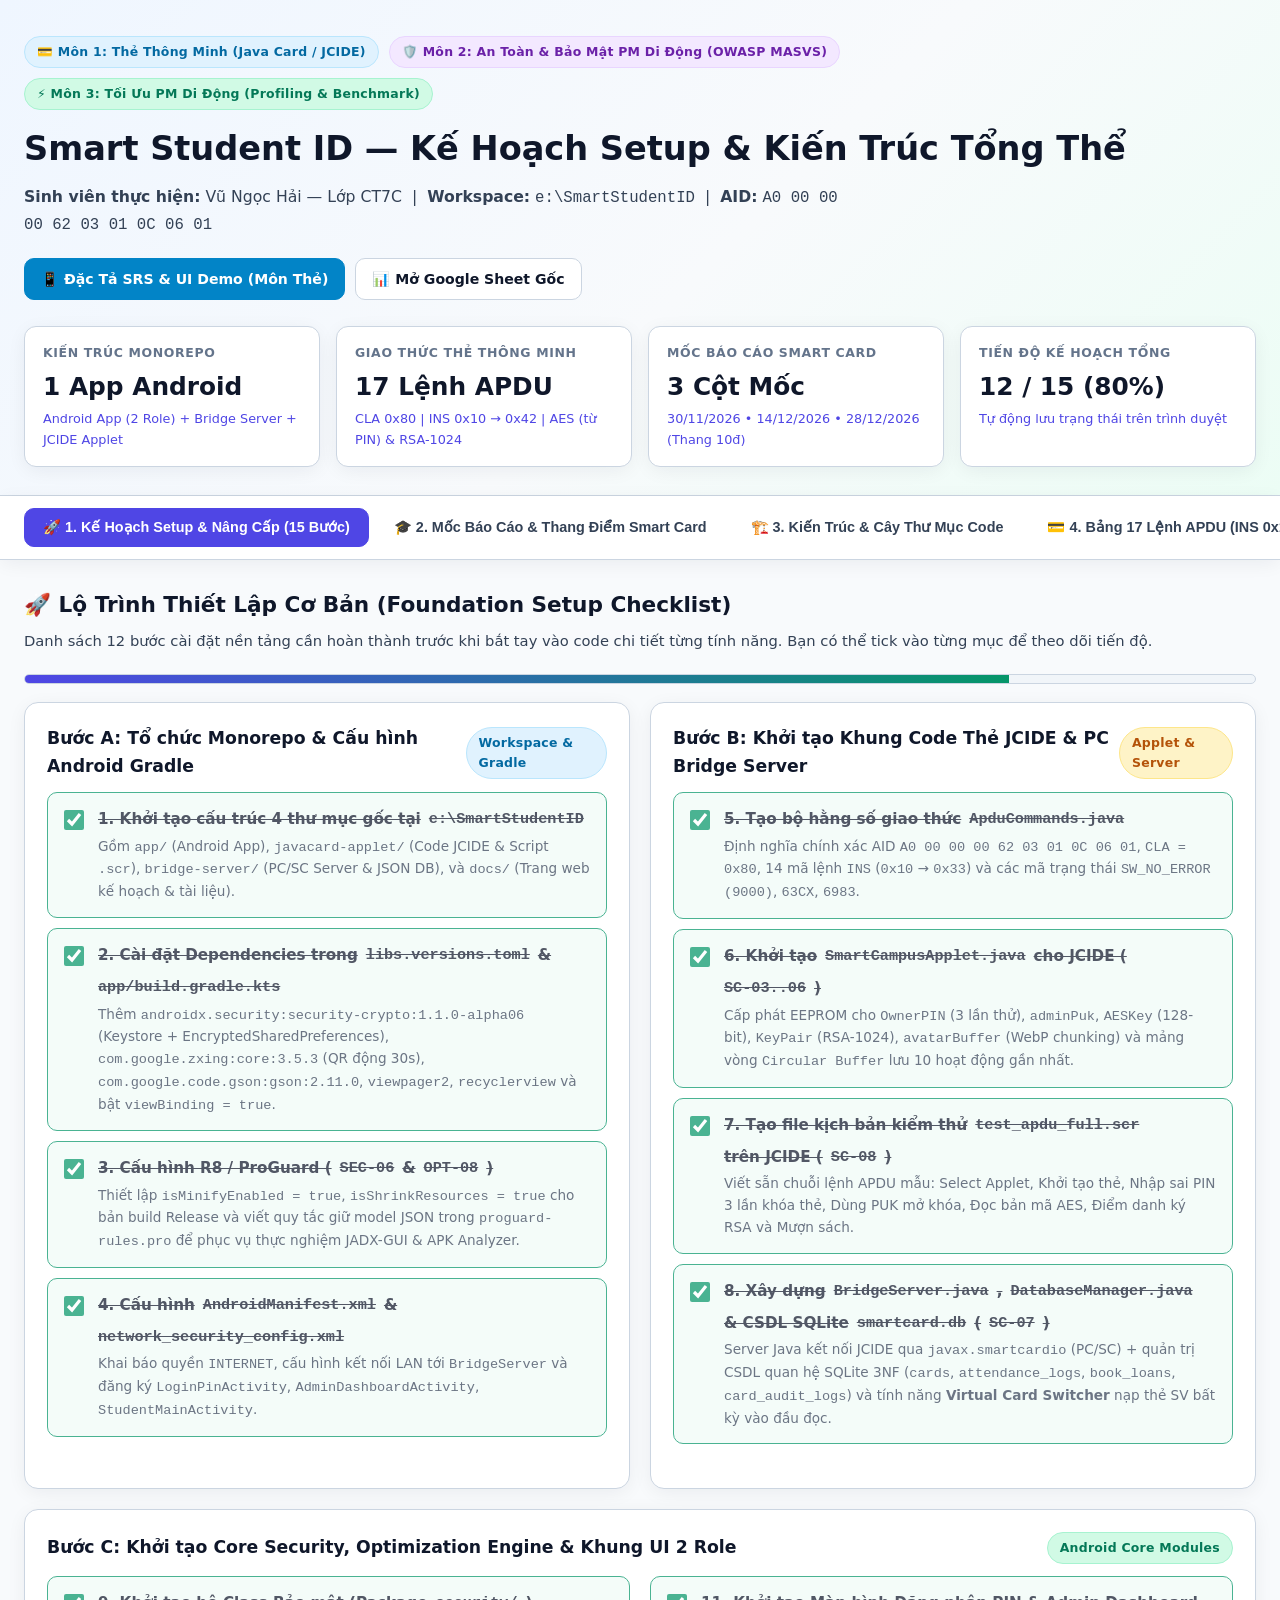
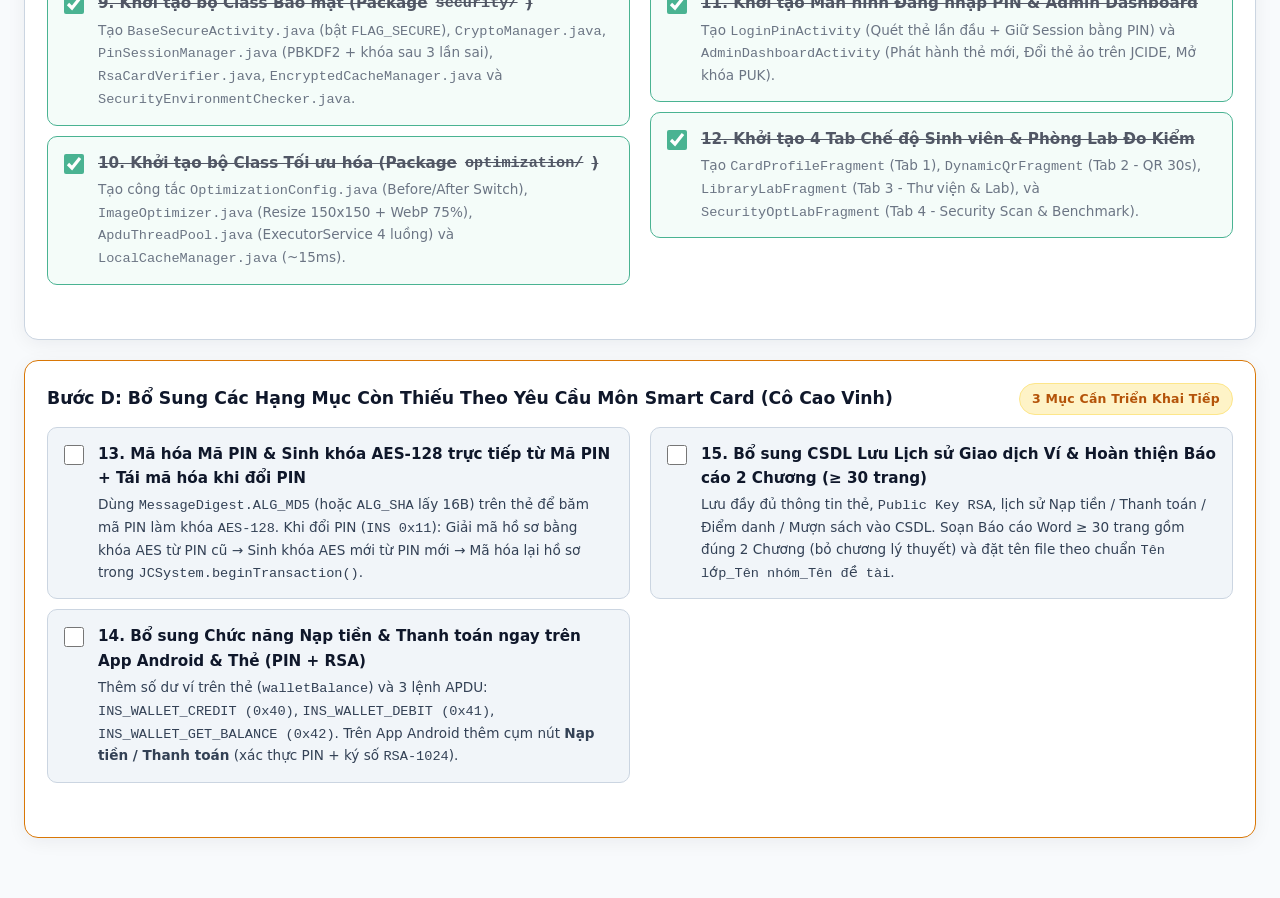
==== commit 047aed3f: "fix data from json to database SQL lite and UI" ====
--- a/docs/index.html
+++ b/docs/index.html
@@ -635,8 +635,8 @@
                         <label class="check-item">
                             <input type="checkbox" data-check="step-8" onchange="updateProgress()">
                             <div class="check-content">
-                                <div class="check-title">8. Xây dựng <code>BridgeServer.java</code> & <code>cards_database.json</code> (<code>SC-07</code>)</div>
-                                <div class="check-desc">Server Java kết nối JCIDE qua <code>javax.smartcardio</code> (PC/SC) + hỗ trợ chế độ giả lập thẻ dự phòng (Fallback Simulator) và tính năng <strong>Virtual Card Switcher</strong> nạp thẻ SV bất kỳ vào đầu đọc.</div>
+                                <div class="check-title">8. Xây dựng <code>BridgeServer.java</code>, <code>DatabaseManager.java</code> &amp; CSDL SQLite <code>smartcard.db</code> (<code>SC-07</code>)</div>
+                                <div class="check-desc">Server Java kết nối JCIDE qua <code>javax.smartcardio</code> (PC/SC) + quản trị CSDL quan hệ SQLite 3NF (<code>cards</code>, <code>attendance_logs</code>, <code>book_loans</code>, <code>card_audit_logs</code>) và tính năng <strong>Virtual Card Switcher</strong> nạp thẻ SV bất kỳ vào đầu đọc.</div>
                             </div>
                         </label>
                     </div>
@@ -874,8 +874,8 @@
                             <td><strong>3.8</strong></td>
                             <td>Nội dung Project: <strong>Có CSDL</strong></td>
                             <td><strong>0.5 điểm</strong></td>
-                            <td>Đã có <code>cards_database.json</code> trên Server & <code>EncryptedSharedPreferences</code> trên App.</td>
-                            <td><span class="badge badge-emerald">Đã có (Bổ sung thêm lịch sử giao dịch Ví ở Bước 15)</span></td>
+                            <td>Đã có CSDL Quan hệ SQLite 3NF (<code>smartcard.db</code>) tập trung trên Server (<code>DatabaseManager.java</code>).</td>
+                            <td><span class="badge badge-emerald">Đã hoàn thiện CSDL SQLite</span></td>
                         </tr>
                         <tr>
                             <td><strong>3.9</strong></td>
@@ -967,8 +967,8 @@
                         • Truyền lệnh APDU xuống JCIDE qua <code>javax.smartcardio</code>
                     </div>
                     <div class="arch-item">
-                        <strong>🗄️ CSDL <code>cards_database.json</code></strong>
-                        • Lưu danh sách toàn bộ thẻ SV, số dư ví & lịch sử giao dịch Nạp/Thanh toán<br>
+                        <strong>🗄️ CSDL Quan Hệ SQLite <code>smartcard.db</code></strong>
+                        • Lưu tập trung trên Server gồm 4 bảng 3NF: <code>cards</code>, <code>attendance_logs</code>, <code>book_loans</code>, <code>card_audit_logs</code><br>
                         • Lưu <code>Public Key RSA (Modulus N, Exponent E)</code> của từng thẻ để đối chiếu chữ ký khi Nạp tiền, Thanh toán, Điểm danh, Mượn sách<br>
                         • Lưu Snapshot EEPROM để nạp nhanh thẻ bất kỳ vào JCIDE (&lt; 50ms)
                     </div>
@@ -1029,11 +1029,17 @@
 │   ├── src/SmartCampusApplet.java         # Applet: PIN->AES-128, RSA-1024, Ví điện tử
 │   └── scripts/test_apdu_full.scr         # Kịch bản test 17 lệnh APDU (SC-08)
 ├── bridge-server/
-│   ├── src/BridgeServer.java              # HTTP/TCP Bridge + PC Dashboard + SQLite/JSON DB
-│   └── data/cards_database.json           # Lưu danh sách thẻ ảo, Giao dịch Ví & Public Key RSA
+│   ├── src/BridgeServer.java              # HTTP/TCP Bridge + PC Dashboard + REST API
+│   ├── src/DatabaseManager.java           # Quản trị CSDL SQLite 3NF qua JDBC (ACID, Foreign Keys)
+│   └── data/smartcard.db                  # CSDL SQLite tập trung (cards, attendance_logs, book_loans)
 └── docs/
-    ├── index.html                         # Trang Web Kế Hoạch & Kiến Trúc (File này)
-    └── ui-prototype.html                  # Giao diện Phần mềm Máy tính & Prototype</pre>
+    ├── tối ưu phần mềm di động/           # Tài liệu môn Tối ưu PM di động (Báo cáo & Thảo luận 4 chủ đề)
+    │   ├── tai_lieu_phan_tich_4_chu_de.doc
+    │   ├── tai_lieu_thao_luan_giua_ky.doc / .html / .md
+    │   └── tai_lieu_thao_luan_va_bao_cao.html
+    ├── thesinhvien.html                   # Tài liệu Đặc tả nghiệp vụ SRS & Kiến trúc
+    ├── ui-prototype.html                  # Giao diện Phần mềm Máy tính & Prototype
+    └── index.html                         # Trang Web Kế Hoạch & Kiến Trúc (File này)</pre>
                 </div>
 
                 <div class="card">
